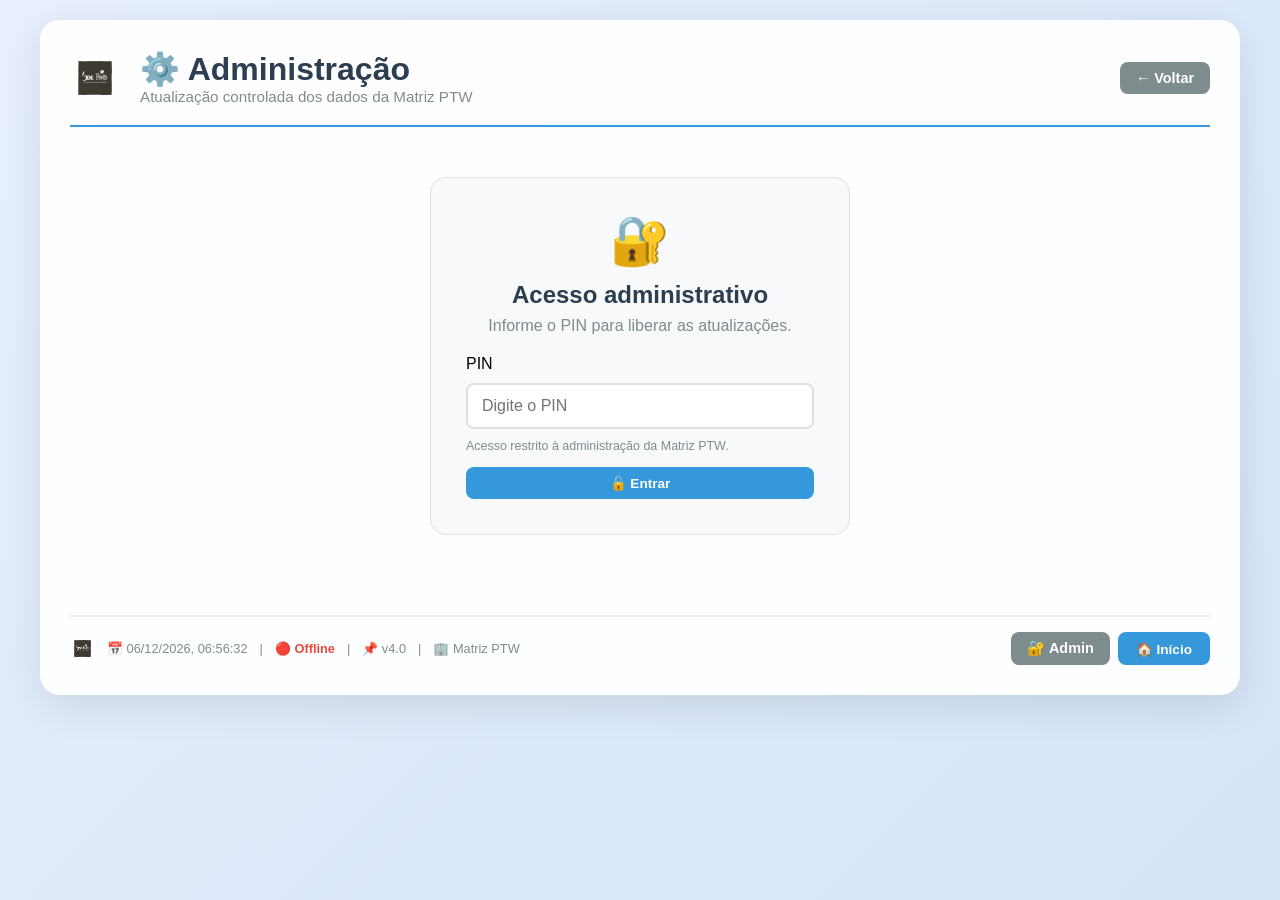
==== admin.html @ b05c0c9e "Polish admin upload page" ====
<!DOCTYPE html>
<html lang="pt-br">
<head>
    <meta charset="UTF-8" />
    <meta name="viewport" content="width=device-width, initial-scale=1.0" />
    <title>Administração | Matriz PTW</title>
    <link rel="stylesheet" href="style.css" />
</head>
<body>
    <div class="container admin-page">
        <header>
            <div class="header-top">
                <img src="imagens/logo-jde.png" alt="JDE Logo" class="logo-jde" />
                <div>
                    <h1>⚙️ Administração</h1>
                    <p>Atualização controlada dos dados da Matriz PTW</p>
                </div>
            </div>
            <a href="index.html" class="btn-voltar">← Voltar</a>
        </header>

        <section id="loginPanel" class="admin-login">
            <div class="admin-lock">🔐</div>
            <h2>Acesso administrativo</h2>
            <p>Informe o PIN para liberar as atualizações.</p>
            <form id="loginForm">
                <label for="pinInput">PIN</label>
                <input id="pinInput" type="password" autocomplete="current-password" inputmode="numeric" placeholder="Digite o PIN" aria-describedby="loginHint" required maxlength="32" />
                <small id="loginHint">Acesso restrito à administração da Matriz PTW.</small>
                <button class="btn-atualizar" type="submit">🔓 Entrar</button>
            </form>
            <div id="loginError" class="upload-error" hidden></div>
        </section>

        <section id="adminPanel" hidden>
            <div class="admin-toolbar">
                <div>
                    <h2>Atualizar arquivos</h2>
                    <p>Os dados públicos são regenerados automaticamente após o processamento.</p>
                </div>
                <span id="adminServerStatus" class="servidor-offline" role="status" aria-live="polite">🟡 Verificando...</span>
                <button id="logoutButton" class="btn-atualizar btn-secundario" type="button">Sair</button>
            </div>

            <div class="admin-upload-grid">
                <article class="admin-upload-card">
                    <div class="admin-card-icon">📚</div>
                    <h3>Treinamentos</h3>
                    <p>Atualiza os solicitantes PTW, incluindo situação ativa e validade do treinamento.</p>
                    <label class="file-picker">Selecionar Excel (.xlsx)
                        <input class="admin-file" data-tipo="treinamentos" type="file" accept=".xlsx,.xls" />
                    </label>
                    <span class="selected-file" data-arquivo="treinamentos">Nenhum arquivo selecionado</span>
                    <button class="btn-atualizar admin-upload-button" data-tipo="treinamentos" type="button" disabled>📤 Enviar treinamentos</button>
                </article>

                <article class="admin-upload-card">
                    <div class="admin-card-icon">🛡️</div>
                    <h3>Matriz de responsabilidades</h3>
                    <p>Atualiza responsáveis por área e supervisores de altura, quente e confinado.</p>
                    <label class="file-picker">Selecionar Excel (.xlsx)
                        <input class="admin-file" data-tipo="matriz" type="file" accept=".xlsx,.xls" />
                    </label>
                    <span class="selected-file" data-arquivo="matriz">Nenhum arquivo selecionado</span>
                    <button class="btn-atualizar admin-upload-button" data-tipo="matriz" type="button" disabled>📤 Enviar matriz</button>
                </article>

                <article class="admin-upload-card">
                    <div class="admin-card-icon">👔</div>
                    <h3>Responsáveis por área</h3>
                    <p>Atualiza somente a lista de responsáveis pela aba correspondente.</p>
                    <label class="file-picker">Selecionar Excel (.xlsx)
                        <input class="admin-file" data-tipo="responsaveis" type="file" accept=".xlsx,.xls" />
                    </label>
                    <span class="selected-file" data-arquivo="responsaveis">Nenhum arquivo selecionado</span>
                    <button class="btn-atualizar admin-upload-button" data-tipo="responsaveis" type="button" disabled>📤 Enviar responsáveis</button>
                </article>

                <article class="admin-upload-card">
                    <div class="admin-card-icon">🛡️</div>
                    <h3>Supervisores</h3>
                    <p>Atualiza as três categorias de supervisores das abas da matriz.</p>
                    <label class="file-picker">Selecionar Excel (.xlsx)
                        <input class="admin-file" data-tipo="supervisores" type="file" accept=".xlsx,.xls" />
                    </label>
                    <span class="selected-file" data-arquivo="supervisores">Nenhum arquivo selecionado</span>
                    <button class="btn-atualizar admin-upload-button" data-tipo="supervisores" type="button" disabled>📤 Enviar supervisores</button>
                </article>
            </div>

            <div class="progress-wrap" hidden>
                <div class="progress-label"><span id="progressMessage">Aguardando arquivo...</span><strong id="progressValue">0%</strong></div>
                <progress id="uploadProgress" value="0" max="100" aria-label="Progresso do upload"></progress>
            </div>
            <div id="adminFeedback" class="upload-loading" hidden></div>
            <div id="adminError" class="upload-error" hidden></div>
            <div class="admin-count" id="adminCount">Registros processados nesta sessão: 0</div>

            <section class="history-section">
                <div class="admin-toolbar">
                    <div>
                        <h2>Histórico de atualizações</h2>
                        <p>Últimas 100 operações registradas pelo servidor.</p>
                    </div>
                    <button id="refreshHistory" class="btn-atualizar" type="button">🔄 Atualizar histórico</button>
                </div>
                <div class="tabela-container">
                    <table>
                        <thead><tr><th>Data</th><th>Tipo</th><th>Arquivo</th><th>Resultado</th><th>Detalhes</th></tr></thead>
                        <tbody id="historyTable"><tr><td colspan="5" class="history-empty">Carregando histórico...</td></tr></tbody>
                    </table>
                </div>
            </section>
        </section>

        <footer>
            <div class="footer-left">
                <img src="imagens/logo-jde.png" alt="JDE" class="logo-footer" />
                <span>📅 <span id="data-atualizacao">Carregando...</span></span>
                <span>|</span>
                <span id="adminServerStatusFooter" class="servidor-offline">🔴 Offline</span>
                <span>|</span>
                <span>📌 v4.0</span>
                <span>|</span>
                <span>🏢 Matriz PTW</span>
            </div>
            <div class="footer-right">
                <a href="admin.html" class="btn-voltar">🔐 Admin</a>
                <button onclick="window.location.href='index.html'" class="btn-atualizar">🏠 Início</button>
            </div>
        </footer>
    </div>
    <script src="config.js"></script>
    <script src="admin.js"></script>
</body>
</html>
---- style.css ----
* {
    margin: 0;
    padding: 0;
    box-sizing: border-box;
    font-family: 'Segoe UI', Tahoma, Geneva, Verdana, sans-serif;
}

body {
    background: linear-gradient(135deg, #e8f0fe 0%, #d4e4f7 100%);
    min-height: 100vh;
    padding: 20px;
}

.container {
    max-width: 1200px;
    margin: 0 auto;
    background: rgba(255, 255, 255, 0.95);
    border-radius: 20px;
    padding: 30px;
    box-shadow: 0 10px 40px rgba(0, 0, 0, 0.1);
}

/* ===== HEADER ===== */
header {
    display: flex;
    justify-content: space-between;
    align-items: center;
    flex-wrap: wrap;
    padding-bottom: 20px;
    border-bottom: 2px solid #3498db;
    margin-bottom: 30px;
}

.header-top {
    display: flex;
    align-items: center;
    gap: 20px;
}

.logo-jde {
    height: 50px;
    width: auto;
    object-fit: contain;
}

header h1 {
    font-size: 2rem;
    color: #2c3e50;
}

header p {
    color: #7f8c8d;
    font-size: 0.95rem;
}

.btn-voltar {
    background: #7f8c8d;
    color: white;
    padding: 8px 16px;
    border-radius: 8px;
    text-decoration: none;
    font-weight: 600;
    transition: background 0.3s;
    font-size: 0.9rem;
}

.btn-voltar:hover {
    background: #95a5a6;
}

/* ===== MENU PRINCIPAL ===== */
.menu-principal {
    display: grid;
    grid-template-columns: repeat(auto-fit, minmax(280px, 1fr));
    gap: 30px;
    margin: 30px 0;
}

.card-menu {
    background: white;
    border-radius: 16px;
    padding: 30px 20px;
    text-align: center;
    cursor: pointer;
    transition: all 0.3s ease;
    box-shadow: 0 4px 15px rgba(0, 0, 0, 0.08);
    border: 2px solid transparent;
}

.card-menu:hover {
    transform: translateY(-8px);
    box-shadow: 0 12px 30px rgba(52, 152, 219, 0.25);
    border-color: #3498db;
}

.card-menu .icon {
    font-size: 4rem;
    margin-bottom: 15px;
}

.card-menu h2 {
    color: #2c3e50;
    font-size: 1.5rem;
}

.card-menu p {
    color: #7f8c8d;
    font-size: 0.95rem;
}

.card-menu .badge {
    display: inline-block;
    background: #3498db;
    color: white;
    padding: 5px 15px;
    border-radius: 20px;
    font-size: 0.75rem;
    margin-top: 12px;
}
    .card-admin {
        border-color: #e67e22;
    }
    .admin-login {
        max-width: 420px;
        margin: 50px auto 80px;
        padding: 35px;
        text-align: center;
        background: #f8f9fa;
        border: 1px solid #e0e0e0;
        border-radius: 16px;
    }
    .admin-lock,
    .admin-card-icon {
        font-size: 3rem;
        margin-bottom: 12px;
    }
    .admin-login h2,
    .admin-toolbar h2 {
        color: #2c3e50;
    }
    .admin-login p,
    .admin-toolbar p,
    .admin-upload-card p {
        color: #7f8c8d;
        margin: 8px 0 20px;
    }
    .admin-login form {
        display: flex;
        flex-direction: column;
        gap: 10px;
        text-align: left;
    }
    .admin-login input {
        padding: 12px 14px;
        border: 2px solid #e0e0e0;
        border-radius: 8px;
        font-size: 1rem;
    }
    .admin-login input:focus {
        outline: none;
        border-color: #e67e22;
    }
    .admin-login small {
        color: #7f8c8d;
        font-size: .78rem;
        margin-bottom: 4px;
    }
    .admin-toolbar {
        display: flex;
        justify-content: space-between;
        align-items: center;
        gap: 20px;
        margin-bottom: 20px;
    }
    .admin-upload-grid {
        display: grid;
        grid-template-columns: repeat(2, minmax(0, 1fr));
        gap: 20px;
    }
    .admin-upload-card {
        padding: 25px;
        border: 1px solid #e0e0e0;
        border-top: 4px solid #e67e22;
        border-radius: 12px;
        background: #fff;
    }
    .admin-upload-card h3 {
        color: #2c3e50;
        font-size: 1.25rem;
    }
    .file-picker {
        display: inline-block;
        background: #2c3e50;
        color: #fff;
        padding: 9px 14px;
        border-radius: 8px;
        cursor: pointer;
        font-weight: 600;
        font-size: .85rem;
    }
    .file-picker input {
        display: none;
    }
    .selected-file {
        display: block;
        min-height: 20px;
        margin: 12px 0;
        color: #7f8c8d;
        font-size: .8rem;
        overflow-wrap: anywhere;
    }
    .admin-upload-button {
        background: #27ae60;
    }
    .admin-upload-button:disabled {
        background: #bdc3c7;
        cursor: not-allowed;
    }
    .btn-secundario {
        background: #7f8c8d;
    }
    .history-section {
        margin-top: 45px;
    }
    .history-empty {
        text-align: center;
        padding: 25px !important;
        color: #7f8c8d;
    }
    .history-section table {
        min-width: 850px;
    }

    .progress-wrap {
        margin: 20px 0;
        padding: 14px;
        background: #f8f9fa;
        border: 1px solid #e0e0e0;
        border-radius: 10px;
    }

    .progress-label {
        display: flex;
        justify-content: space-between;
        gap: 12px;
        margin-bottom: 8px;
        color: #2c3e50;
        font-size: .85rem;
    }

    .progress-wrap progress {
        width: 100%;
        height: 12px;
        accent-color: #27ae60;
    }

    .admin-count {
        margin: 12px 0;
        padding: 12px 14px;
        color: #2c3e50;
        background: #e8f4fd;
        border-radius: 8px;
        font-weight: 600;
    }

/* ===== FILTROS ===== */
.filtros {
    display: flex;
    flex-wrap: wrap;
    gap: 15px;
    margin-bottom: 25px;
    padding: 20px;
    background: #f8f9fa;
    border-radius: 12px;
    align-items: center;
}

.filtros input,
.filtros select {
    flex: 1;
    min-width: 180px;
    padding: 10px 14px;
    border: 2px solid #e0e0e0;
    border-radius: 8px;
    font-size: 0.95rem;
    transition: border-color 0.3s;
}

.filtros input:focus,
.filtros select:focus {
    outline: none;
    border-color: #3498db;
}

.filtros label {
    font-weight: 600;
    color: #2c3e50;
    margin-right: 6px;
    font-size: 0.9rem;
}

.contador {
    background: #2c3e50;
    color: white;
    padding: 6px 14px;
    border-radius: 20px;
    font-size: 0.8rem;
    font-weight: 600;
    white-space: nowrap;
}

/* ===== TABELAS ===== */
.tabela-container {
    overflow-x: auto;
    border-radius: 12px;
    border: 1px solid #e0e0e0;
}

table {
    width: 100%;
    border-collapse: collapse;
    font-size: 0.9rem;
    min-width: 600px;
}

thead {
    background: #2c3e50;
    color: white;
}

thead th {
    padding: 12px 16px;
    text-align: left;
    font-weight: 600;
    white-space: nowrap;
}

tbody tr:nth-child(even) {
    background: #f8f9fa;
}

tbody tr:hover {
    background: #e3f2fd;
}

tbody td {
    padding: 10px 16px;
    border-bottom: 1px solid #e0e0e0;
}

.status-valido {
    color: #27ae60;
    font-weight: 700;
}

.status-vencido {
    color: #e74c3c;
    font-weight: 700;
}

.servidor-online {
    color: #27ae60;
    font-weight: 600;
}

.servidor-offline {
    color: #e74c3c;
    font-weight: 600;
}

.areas-lista {
    display: flex;
    flex-wrap: wrap;
    gap: 4px;
}

.areas-lista span {
    background: #ecf0f1;
    padding: 2px 10px;
    border-radius: 12px;
    font-size: 0.7rem;
}

/* ===== ABAS ===== */
.abas {
    display: flex;
    gap: 5px;
    margin-bottom: 20px;
    flex-wrap: wrap;
}

.aba {
    padding: 10px 20px;
    background: #ecf0f1;
    border: none;
    border-radius: 8px 8px 0 0;
    cursor: pointer;
    font-weight: 600;
    font-size: 0.95rem;
    transition: all 0.3s;
    color: #2c3e50;
}

.aba.ativa {
    background: #2c3e50;
    color: white;
}

.aba:hover:not(.ativa) {
    background: #d5dbdb;
}

/* ===== QR CODE CENTRAL ===== */
.qr-code-central {
    text-align: center;
    padding: 20px;
    margin: 20px 0;
    background: #f8f9fa;
    border-radius: 12px;
    border: 1px solid #e0e0e0;
}

.qr-code-central p {
    color: #7f8c8d;
    font-size: 0.9rem;
    margin-bottom: 10px;
}

.qr-code-central img {
    width: 120px;
    height: 120px;
    border: 2px solid #e0e0e0;
    border-radius: 8px;
    padding: 5px;
    background: white;
}

/* ===== FOOTER ACTIONS ===== */
.footer-actions {
    display: flex;
    justify-content: space-between;
    align-items: center;
    flex-wrap: wrap;
    gap: 20px;
    margin-top: 25px;
    padding: 15px 20px;
    background: #f8f9fa;
    border-radius: 12px;
    border: 1px solid #e0e0e0;
}

.upload-section {
    display: flex;
    flex-direction: column;
    align-items: flex-start;
    gap: 5px;
}

.upload-hint {
    font-size: 0.75rem;
    color: #7f8c8d;
    background: #ecf0f1;
    padding: 4px 12px;
    border-radius: 12px;
}

.qr-code {
    text-align: center;
    min-width: 100px;
}

.qr-code img {
    width: 80px;
    height: 80px;
    border: 2px solid #e0e0e0;
    border-radius: 8px;
    padding: 4px;
    background: white;
}

.qr-code p {
    margin-top: 4px;
    font-size: 0.7rem;
    color: #7f8c8d;
}

/* ===== FOOTER ===== */
footer {
    margin-top: 20px;
    padding-top: 15px;
    border-top: 2px solid #ecf0f1;
    display: flex;
    justify-content: space-between;
    align-items: center;
    flex-wrap: wrap;
    gap: 10px;
}

.footer-left {
    display: flex;
    align-items: center;
    gap: 12px;
    flex-wrap: wrap;
    color: #7f8c8d;
    font-size: 0.8rem;
}

.logo-footer {
    height: 25px;
    width: auto;
    object-fit: contain;
}

.footer-right {
    display: flex;
    gap: 8px;
    flex-wrap: wrap;
}

/* ===== BOTÕES ===== */
.btn-atualizar {
    background: #3498db;
    color: white;
    border: none;
    padding: 8px 18px;
    border-radius: 8px;
    font-weight: 600;
    cursor: pointer;
    transition: background 0.3s;
    font-size: 0.85rem;
}

.btn-atualizar:hover {
    background: #2980b9;
}

/* ===== MODAL ===== */
.modal {
    position: fixed;
    z-index: 1000;
    left: 0;
    top: 0;
    width: 100%;
    height: 100%;
    background: rgba(0,0,0,0.5);
    display: flex;
    align-items: center;
    justify-content: center;
}

.modal-content {
    background: white;
    border-radius: 16px;
    max-width: 550px;
    width: 90%;
    max-height: 90vh;
    overflow-y: auto;
    box-shadow: 0 20px 60px rgba(0,0,0,0.3);
}

.modal-header {
    padding: 16px 24px;
    border-bottom: 2px solid #ecf0f1;
    display: flex;
    justify-content: space-between;
    align-items: center;
}

.modal-header h2 {
    margin: 0;
    color: #2c3e50;
    font-size: 1.3rem;
}

.modal-close {
    font-size: 28px;
    cursor: pointer;
    color: #7f8c8d;
    line-height: 1;
}

.modal-close:hover {
    color: #e74c3c;
}

.modal-body {
    padding: 24px;
}

.modal-body p {
    color: #7f8c8d;
    margin-bottom: 15px;
}

.arquivo-esperado {
    background: #fff3cd;
    padding: 10px 14px;
    border-radius: 8px;
    margin: 10px 0;
    border: 1px solid #ffc107;
    font-size: 0.9rem;
}

.arquivo-esperado strong {
    color: #856404;
}

.arquivo-esperado span {
    color: #856404;
    font-weight: 600;
}

.upload-area {
    border: 2px dashed #3498db;
    border-radius: 12px;
    padding: 30px;
    text-align: center;
    cursor: pointer;
    transition: all 0.3s;
    background: #f8f9fa;
    margin: 15px 0;
}

.upload-area.dragover {
    border-color: #27ae60;
    background: #e8f8f0;
}

.upload-area.has-file {
    border-color: #27ae60;
    background: #e8f8f0;
}

.file-info {
    background: #e8f4fd;
    padding: 10px 14px;
    border-radius: 8px;
    margin: 10px 0;
}

.upload-loading {
    background: #e8f4fd;
    padding: 12px;
    border-radius: 8px;
    margin: 10px 0;
    text-align: center;
}

.upload-error {
    background: #fde8e8;
    padding: 12px;
    border-radius: 8px;
    margin: 10px 0;
    text-align: center;
    color: #e74c3c;
}

/* ===== RESPONSIVIDADE ===== */
@media (max-width: 768px) {
    .container {
        padding: 15px;
    }

    header {
        flex-direction: column;
        align-items: stretch;
        gap: 10px;
    }

    .header-top {
        flex-direction: column;
        text-align: center;
    }

    .logo-jde {
        height: 40px;
    }

    header h1 {
        font-size: 1.5rem;
    }

    .btn-voltar {
        text-align: center;
    }

    .menu-principal {
        grid-template-columns: 1fr;
    }
        .admin-upload-grid {
            grid-template-columns: 1fr;
        }
        .admin-toolbar {
            align-items: stretch;
            flex-direction: column;
        }

    .filtros {
        flex-direction: column;
        padding: 15px;
    }

    .filtros input,
    .filtros select {
        min-width: 100%;
    }

    .footer-actions {
        flex-direction: column;
        align-items: center;
        text-align: center;
    }

    .upload-section {
        align-items: center;
    }

    .qr-code {
        min-width: 80px;
    }

    .qr-code img {
        width: 60px;
        height: 60px;
    }

    footer {
        flex-direction: column;
        text-align: center;
    }

    .footer-left {
        justify-content: center;
    }

    .footer-right {
        justify-content: center;
    }

    .logo-footer {
        height: 20px;
    }

    .qr-code-central img {
        width: 100px;
        height: 100px;
    }

    table {
        font-size: 0.75rem;
        min-width: 400px;
    }

    thead th,
    tbody td {
        padding: 6px 10px;
    }

    .modal-content {
        max-width: 95%;
    }

    .modal-body {
        padding: 16px;
    }

    .upload-area {
        padding: 20px;
    }

    .upload-area div[style*="font-size:4rem"] {
        font-size: 3rem !important;
    }
}
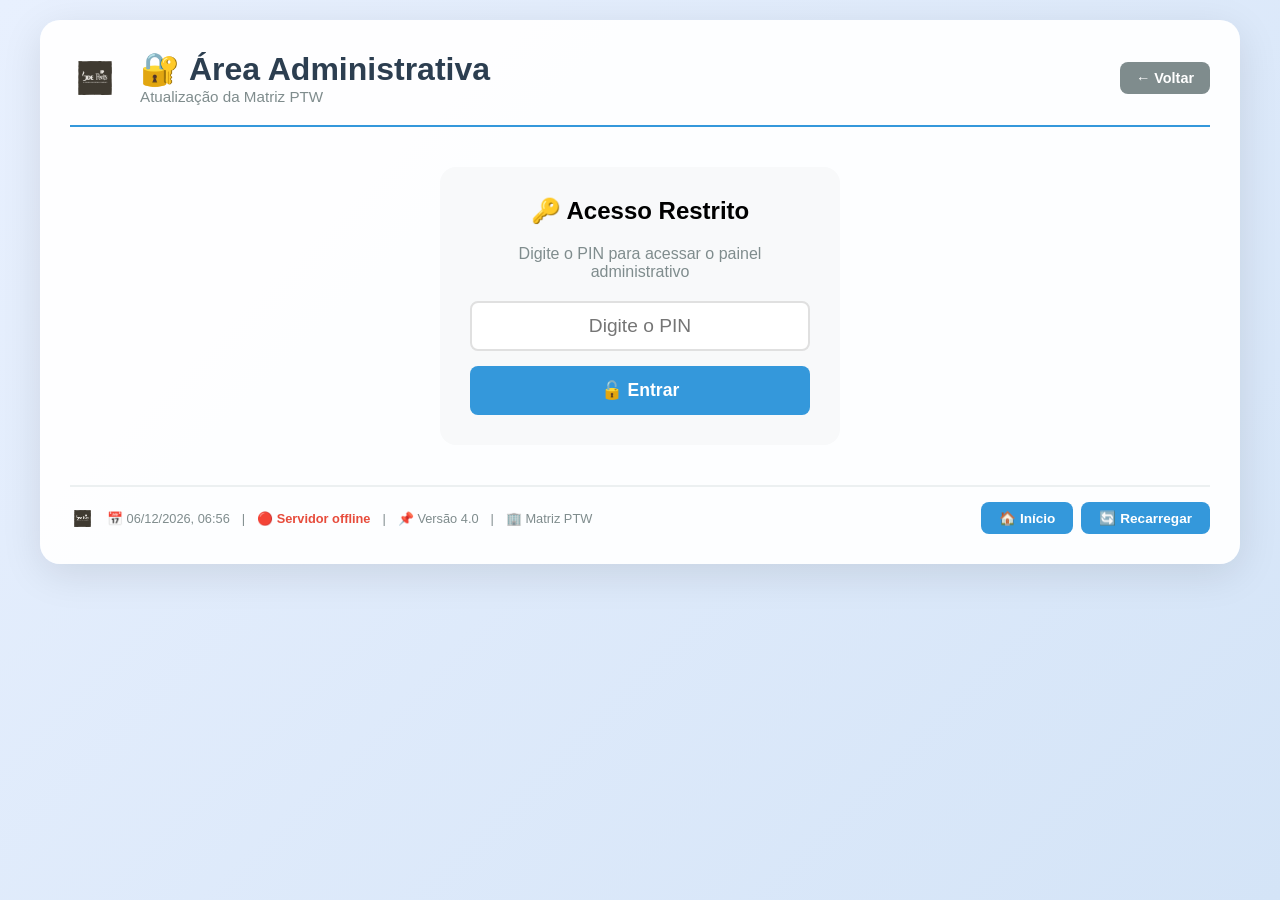
==== commit c3e5dfa4: "Create functional admin upload page" ====
--- a/admin.html
+++ b/admin.html
@@ -3,134 +3,115 @@
 <head>
     <meta charset="UTF-8" />
     <meta name="viewport" content="width=device-width, initial-scale=1.0" />
-    <title>Administração | Matriz PTW</title>
+    <title>Admin - Matriz PTW</title>
     <link rel="stylesheet" href="style.css" />
 </head>
 <body>
-    <div class="container admin-page">
+    <div class="container">
         <header>
             <div class="header-top">
                 <img src="imagens/logo-jde.png" alt="JDE Logo" class="logo-jde" />
                 <div>
-                    <h1>⚙️ Administração</h1>
-                    <p>Atualização controlada dos dados da Matriz PTW</p>
+                    <h1>🔐 Área Administrativa</h1>
+                    <p>Atualização da Matriz PTW</p>
                 </div>
             </div>
             <a href="index.html" class="btn-voltar">← Voltar</a>
         </header>
 
-        <section id="loginPanel" class="admin-login">
-            <div class="admin-lock">🔐</div>
-            <h2>Acesso administrativo</h2>
-            <p>Informe o PIN para liberar as atualizações.</p>
-            <form id="loginForm">
-                <label for="pinInput">PIN</label>
-                <input id="pinInput" type="password" autocomplete="current-password" inputmode="numeric" placeholder="Digite o PIN" aria-describedby="loginHint" required maxlength="32" />
-                <small id="loginHint">Acesso restrito à administração da Matriz PTW.</small>
-                <button class="btn-atualizar" type="submit">🔓 Entrar</button>
-            </form>
-            <div id="loginError" class="upload-error" hidden></div>
-        </section>
+        <div id="telaLogin">
+            <div style="max-width:400px;margin:40px auto;padding:30px;background:#f8f9fa;border-radius:16px;text-align:center;">
+                <h2 style="margin-bottom:20px;">🔑 Acesso Restrito</h2>
+                <p style="color:#7f8c8d;margin-bottom:20px;">Digite o PIN para acessar o painel administrativo</p>
+                <input type="password" id="inputPin" placeholder="Digite o PIN" inputmode="numeric" style="width:100%;padding:12px;border:2px solid #e0e0e0;border-radius:8px;font-size:1.2rem;text-align:center;margin-bottom:15px;" />
+                <div id="mensagemErro" style="color:#e74c3c;margin-bottom:10px;display:none;"></div>
+                <button onclick="verificarPin()" class="btn-atualizar" style="width:100%;padding:14px;font-size:1.1rem;">🔓 Entrar</button>
+            </div>
+        </div>
 
-        <section id="adminPanel" hidden>
-            <div class="admin-toolbar">
-                <div>
-                    <h2>Atualizar arquivos</h2>
-                    <p>Os dados públicos são regenerados automaticamente após o processamento.</p>
+        <div id="dashboard" style="display:none;">
+            <div style="display:grid;grid-template-columns:repeat(auto-fit,minmax(200px,1fr));gap:15px;margin:20px 0;">
+                <div style="background:#f8f9fa;padding:20px;border-radius:12px;text-align:center;">
+                    <div id="statusServidor" style="font-size:1.2rem;">🟡 Verificando...</div>
+                    <small style="color:#7f8c8d;">Servidor</small>
                 </div>
-                <span id="adminServerStatus" class="servidor-offline" role="status" aria-live="polite">🟡 Verificando...</span>
-                <button id="logoutButton" class="btn-atualizar btn-secundario" type="button">Sair</button>
+                <div style="background:#f8f9fa;padding:20px;border-radius:12px;text-align:center;">
+                    <div id="contadorRegistros">0</div>
+                    <small style="color:#7f8c8d;">Registros</small>
+                </div>
+                <div style="background:#f8f9fa;padding:20px;border-radius:12px;text-align:center;">
+                    <div id="ultimaAtualizacao">-</div>
+                    <small style="color:#7f8c8d;">Última atualização</small>
+                </div>
             </div>
 
-            <div class="admin-upload-grid">
-                <article class="admin-upload-card">
-                    <div class="admin-card-icon">📚</div>
-                    <h3>Treinamentos</h3>
-                    <p>Atualiza os solicitantes PTW, incluindo situação ativa e validade do treinamento.</p>
-                    <label class="file-picker">Selecionar Excel (.xlsx)
-                        <input class="admin-file" data-tipo="treinamentos" type="file" accept=".xlsx,.xls" />
-                    </label>
-                    <span class="selected-file" data-arquivo="treinamentos">Nenhum arquivo selecionado</span>
-                    <button class="btn-atualizar admin-upload-button" data-tipo="treinamentos" type="button" disabled>📤 Enviar treinamentos</button>
-                </article>
-
-                <article class="admin-upload-card">
-                    <div class="admin-card-icon">🛡️</div>
-                    <h3>Matriz de responsabilidades</h3>
-                    <p>Atualiza responsáveis por área e supervisores de altura, quente e confinado.</p>
-                    <label class="file-picker">Selecionar Excel (.xlsx)
-                        <input class="admin-file" data-tipo="matriz" type="file" accept=".xlsx,.xls" />
-                    </label>
-                    <span class="selected-file" data-arquivo="matriz">Nenhum arquivo selecionado</span>
-                    <button class="btn-atualizar admin-upload-button" data-tipo="matriz" type="button" disabled>📤 Enviar matriz</button>
-                </article>
-
-                <article class="admin-upload-card">
-                    <div class="admin-card-icon">👔</div>
-                    <h3>Responsáveis por área</h3>
-                    <p>Atualiza somente a lista de responsáveis pela aba correspondente.</p>
-                    <label class="file-picker">Selecionar Excel (.xlsx)
-                        <input class="admin-file" data-tipo="responsaveis" type="file" accept=".xlsx,.xls" />
-                    </label>
-                    <span class="selected-file" data-arquivo="responsaveis">Nenhum arquivo selecionado</span>
-                    <button class="btn-atualizar admin-upload-button" data-tipo="responsaveis" type="button" disabled>📤 Enviar responsáveis</button>
-                </article>
-
-                <article class="admin-upload-card">
-                    <div class="admin-card-icon">🛡️</div>
-                    <h3>Supervisores</h3>
-                    <p>Atualiza as três categorias de supervisores das abas da matriz.</p>
-                    <label class="file-picker">Selecionar Excel (.xlsx)
-                        <input class="admin-file" data-tipo="supervisores" type="file" accept=".xlsx,.xls" />
-                    </label>
-                    <span class="selected-file" data-arquivo="supervisores">Nenhum arquivo selecionado</span>
-                    <button class="btn-atualizar admin-upload-button" data-tipo="supervisores" type="button" disabled>📤 Enviar supervisores</button>
-                </article>
+            <div style="display:grid;grid-template-columns:repeat(auto-fit,minmax(220px,1fr));gap:15px;margin:20px 0;">
+                <button onclick="abrirModalUpload('treinamentos')" class="btn-atualizar" style="background:#27ae60;padding:15px;">📤 Upload Treinamentos</button>
+                <button onclick="abrirModalUpload('responsaveis')" class="btn-atualizar" style="background:#e67e22;padding:15px;">📤 Upload Responsáveis</button>
+                <button onclick="abrirModalUpload('supervisores')" class="btn-atualizar" style="background:#8e44ad;padding:15px;">📤 Upload Supervisores</button>
+                <button onclick="abrirModalUpload('matriz')" class="btn-atualizar" style="background:#2c3e50;padding:15px;">📤 Upload Matriz</button>
             </div>
 
-            <div class="progress-wrap" hidden>
-                <div class="progress-label"><span id="progressMessage">Aguardando arquivo...</span><strong id="progressValue">0%</strong></div>
-                <progress id="uploadProgress" value="0" max="100" aria-label="Progresso do upload"></progress>
+            <div id="uploadProgresso" style="display:none;margin:20px 0;padding:20px;background:#f8f9fa;border-radius:12px;">
+                <div style="display:flex;justify-content:space-between;margin-bottom:5px;">
+                    <span id="progressoMensagem">Enviando arquivo...</span>
+                    <span id="progressoPorcentagem">0%</span>
+                </div>
+                <div style="width:100%;height:20px;background:#e0e0e0;border-radius:10px;overflow:hidden;">
+                    <div id="progressoBarra" style="height:100%;width:0%;background:#27ae60;transition:width 0.3s;"></div>
+                </div>
+                <div id="progressoDetalhes" style="margin-top:10px;font-size:0.9rem;color:#7f8c8d;"></div>
             </div>
-            <div id="adminFeedback" class="upload-loading" hidden></div>
-            <div id="adminError" class="upload-error" hidden></div>
-            <div class="admin-count" id="adminCount">Registros processados nesta sessão: 0</div>
-
-            <section class="history-section">
-                <div class="admin-toolbar">
-                    <div>
-                        <h2>Histórico de atualizações</h2>
-                        <p>Últimas 100 operações registradas pelo servidor.</p>
-                    </div>
-                    <button id="refreshHistory" class="btn-atualizar" type="button">🔄 Atualizar histórico</button>
-                </div>
-                <div class="tabela-container">
-                    <table>
-                        <thead><tr><th>Data</th><th>Tipo</th><th>Arquivo</th><th>Resultado</th><th>Detalhes</th></tr></thead>
-                        <tbody id="historyTable"><tr><td colspan="5" class="history-empty">Carregando histórico...</td></tr></tbody>
-                    </table>
-                </div>
-            </section>
-        </section>
+        </div>
 
         <footer>
             <div class="footer-left">
                 <img src="imagens/logo-jde.png" alt="JDE" class="logo-footer" />
                 <span>📅 <span id="data-atualizacao">Carregando...</span></span>
                 <span>|</span>
-                <span id="adminServerStatusFooter" class="servidor-offline">🔴 Offline</span>
+                <span id="status-servidor" class="servidor-offline">🟡 Verificando...</span>
                 <span>|</span>
-                <span>📌 v4.0</span>
+                <span>📌 Versão 4.0</span>
                 <span>|</span>
                 <span>🏢 Matriz PTW</span>
             </div>
             <div class="footer-right">
-                <a href="admin.html" class="btn-voltar">🔐 Admin</a>
                 <button onclick="window.location.href='index.html'" class="btn-atualizar">🏠 Início</button>
+                <button onclick="atualizarDados()" class="btn-atualizar">🔄 Recarregar</button>
             </div>
         </footer>
     </div>
+
+    <div id="modalUpload" class="modal" style="display:none;">
+        <div class="modal-content">
+            <div class="modal-header">
+                <h2 id="modalTitulo">📤 Upload Excel</h2>
+                <span class="modal-close" onclick="fecharModalUpload()">&times;</span>
+            </div>
+            <div class="modal-body">
+                <p id="modalDescricao">Selecione o arquivo Excel para atualizar os dados:</p>
+                <div class="arquivo-esperado">
+                    <strong>📄 Nome do arquivo esperado:</strong>
+                    <span id="nomeArquivoEsperado">Arquivo Excel</span>
+                </div>
+                <div id="uploadArea" class="upload-area">
+                    <div style="font-size:4rem;">📁</div>
+                    <p style="color:#2c3e50;font-weight:600;margin:10px 0;">Clique para selecionar ou arraste o arquivo</p>
+                    <p style="color:#7f8c8d;font-size:0.9rem;">Arquivos aceitos: .xlsx</p>
+                    <input type="file" id="fileInput" accept=".xlsx,.xls" style="display:none;">
+                </div>
+                <div id="fileInfo" class="file-info" style="display:none;"><span id="fileName">Arquivo selecionado</span></div>
+                <div id="uploadLoading" class="upload-loading" style="display:none;">⏳ Enviando e processando dados... Aguarde!</div>
+                <div id="uploadError" class="upload-error" style="display:none;"></div>
+                <div style="display:flex;gap:10px;margin-top:15px;">
+                    <button onclick="enviarArquivo()" id="btnEnviar" class="btn-atualizar" style="background:#27ae60;" disabled>📤 Enviar e Processar</button>
+                    <button onclick="fecharModalUpload()" class="btn-atualizar" style="background:#95a5a6;">Cancelar</button>
+                </div>
+            </div>
+        </div>
+    </div>
+
     <script src="config.js"></script>
-    <script src="admin.js"></script>
+    <script src="script.js"></script>
 </body>
 </html>
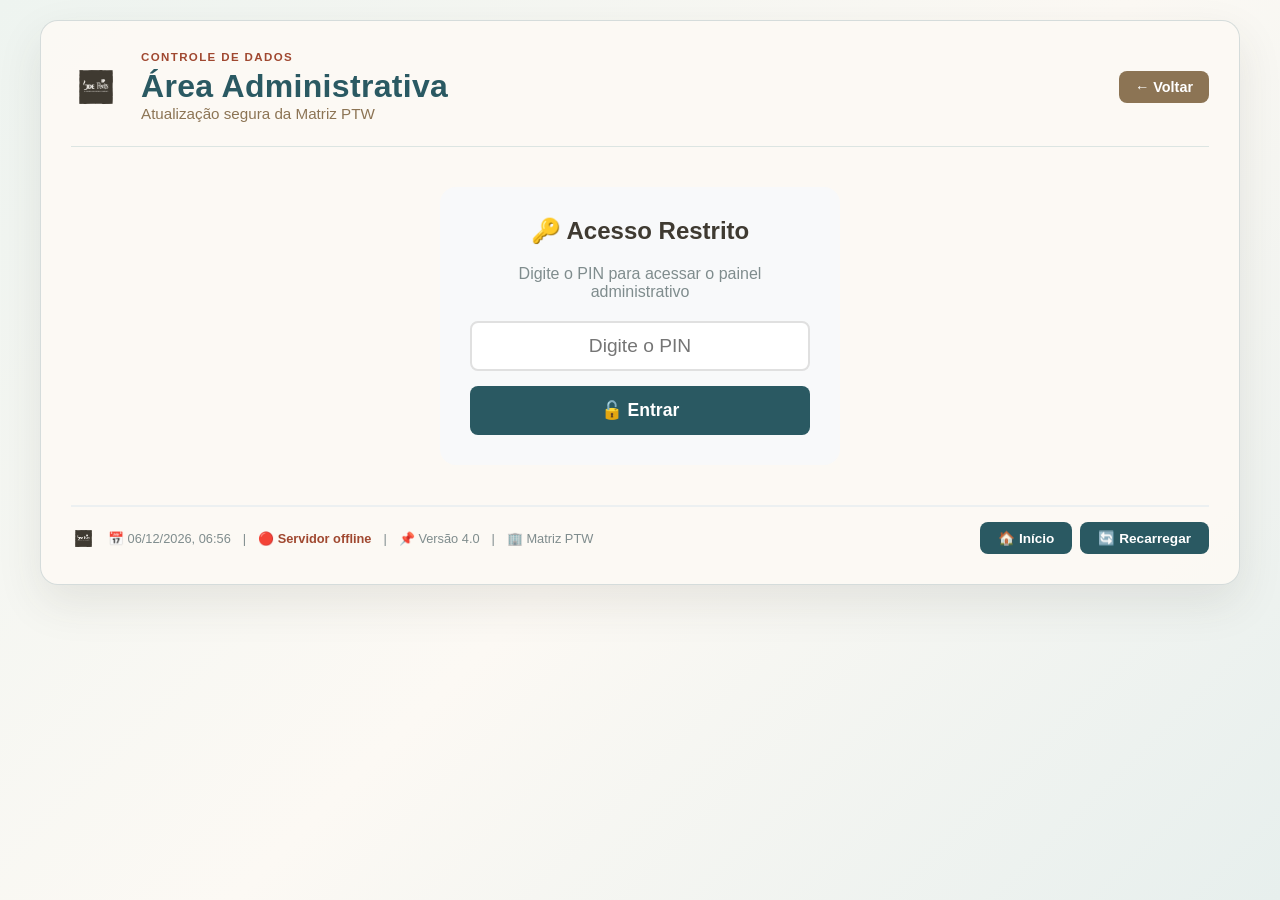
==== commit ebe6ae86: "feat: add PTW backups and modern admin panel" ====
--- a/admin.html
+++ b/admin.html
@@ -8,12 +8,13 @@
 </head>
 <body>
     <div class="container">
-        <header>
+        <header class="site-header">
             <div class="header-top">
                 <img src="imagens/logo-jde.png" alt="JDE Logo" class="logo-jde" />
                 <div>
-                    <h1>🔐 Área Administrativa</h1>
-                    <p>Atualização da Matriz PTW</p>
+                    <p class="eyebrow">Controle de dados</p>
+                    <h1>Área Administrativa</h1>
+                    <p>Atualização segura da Matriz PTW</p>
                 </div>
             </div>
             <a href="index.html" class="btn-voltar">← Voltar</a>
@@ -29,28 +30,58 @@
             </div>
         </div>
 
-        <div id="dashboard" style="display:none;">
-            <div style="display:grid;grid-template-columns:repeat(auto-fit,minmax(200px,1fr));gap:15px;margin:20px 0;">
-                <div style="background:#f8f9fa;padding:20px;border-radius:12px;text-align:center;">
+        <div id="dashboard" class="admin-dashboard" style="display:none;">
+            <div class="admin-overview">
+                <div class="admin-overview-card">
                     <div id="statusServidor" style="font-size:1.2rem;">🟡 Verificando...</div>
-                    <small style="color:#7f8c8d;">Servidor</small>
+                    <small>Servidor</small>
                 </div>
-                <div style="background:#f8f9fa;padding:20px;border-radius:12px;text-align:center;">
-                    <div id="contadorRegistros">0</div>
-                    <small style="color:#7f8c8d;">Registros</small>
+                <div class="admin-overview-card">
+                    <div id="contadorRegistros">Dados PTW</div>
+                    <small>Base de registros</small>
                 </div>
-                <div style="background:#f8f9fa;padding:20px;border-radius:12px;text-align:center;">
+                <div class="admin-overview-card">
                     <div id="ultimaAtualizacao">-</div>
-                    <small style="color:#7f8c8d;">Última atualização</small>
+                    <small>Última atualização</small>
                 </div>
             </div>
 
-            <div style="display:grid;grid-template-columns:repeat(auto-fit,minmax(220px,1fr));gap:15px;margin:20px 0;">
-                <button onclick="abrirModalUpload('treinamentos')" class="btn-atualizar" style="background:#27ae60;padding:15px;">📤 Upload Treinamentos</button>
-                <button onclick="abrirModalUpload('responsaveis')" class="btn-atualizar" style="background:#e67e22;padding:15px;">📤 Upload Responsáveis</button>
-                <button onclick="abrirModalUpload('supervisores')" class="btn-atualizar" style="background:#8e44ad;padding:15px;">📤 Upload Supervisores</button>
-                <button onclick="abrirModalUpload('matriz')" class="btn-atualizar" style="background:#2c3e50;padding:15px;">📤 Upload Matriz</button>
+            <div class="admin-upload-grid">
+                <article class="admin-upload-card admin-card-green">
+                    <span class="admin-card-label">Atualização individual</span>
+                    <h3>Treinamentos PTW</h3>
+                    <p>Atualiza o arquivo <strong>solicitantes.json</strong>.</p>
+                    <button onclick="abrirModalUpload('treinamentos')" class="btn-atualizar">Selecionar XLSX <span>→</span></button>
+                </article>
+                <article class="admin-upload-card admin-card-copper">
+                    <span class="admin-card-label">Atualização integrada</span>
+                    <h3>Responsáveis e Supervisores</h3>
+                    <p>Atualiza responsáveis e as três categorias de supervisores.</p>
+                    <div class="admin-card-actions">
+                        <button onclick="abrirModalUpload('responsaveis')" class="btn-atualizar">Responsáveis</button>
+                        <button onclick="abrirModalUpload('supervisores')" class="btn-atualizar">Supervisores</button>
+                        <button onclick="abrirModalUpload('matriz')" class="btn-atualizar">Matriz completa <span>→</span></button>
+                    </div>
+                </article>
             </div>
+
+            <section class="backup-panel">
+                <div class="section-heading">
+                    <div><span class="eyebrow">Proteção antes da atualização</span><h2>Backup e Arquivos Atuais</h2></div>
+                    <button type="button" class="backup-download-all" onclick="baixarBackupAtual()">📥 Baixar Backup Atual</button>
+                </div>
+                <p class="backup-warning">Recomendamos baixar os arquivos atuais antes de realizar alterações.</p>
+                <div class="backup-groups">
+                    <div class="backup-group"><strong>Solicitantes</strong><a href="dados/solicitantes.json" download="solicitantes.json">📥 Baixar solicitantes.json</a></div>
+                    <div class="backup-group"><strong>Responsáveis</strong><a href="dados/responsaveis.json" download="responsaveis.json">📥 Baixar responsaveis.json</a></div>
+                    <div class="backup-group"><strong>Supervisores</strong><a href="dados/supervisores_altura.json" download="supervisores_altura.json">📥 Supervisores Altura</a><a href="dados/supervisores_quente.json" download="supervisores_quente.json">📥 Supervisores Quente</a><a href="dados/supervisores_confinado.json" download="supervisores_confinado.json">📥 Supervisores Confinado</a></div>
+                </div>
+            </section>
+
+            <section class="history-panel">
+                <div class="section-heading"><div><span class="eyebrow">Rastreabilidade</span><h2>Histórico de atualizações</h2></div><button onclick="carregarHistoricoAdmin()" class="btn-secundario">Atualizar</button></div>
+                <div class="tabela-container"><table><thead><tr><th>Data</th><th>Hora</th><th>Arquivo enviado</th><th>Registros</th><th>Usuário</th><th>Status</th></tr></thead><tbody id="historicoAdmin"><tr><td colspan="6">Faça login para carregar o histórico.</td></tr></tbody></table></div>
+            </section>
 
             <div id="uploadProgresso" style="display:none;margin:20px 0;padding:20px;background:#f8f9fa;border-radius:12px;">
                 <div style="display:flex;justify-content:space-between;margin-bottom:5px;">
--- a/style.css
+++ b/style.css
@@ -771,4 +771,69 @@
     .upload-area div[style*="font-size:4rem"] {
         font-size: 3rem !important;
     }
-}+}
+
+/* ===== IDENTIDADE JDE / EXPERIENCIA CORPORATIVA ===== */
+:root {
+    --jde-focus: #2A5962;
+    --jde-possibility: #849FA4;
+    --jde-flat-white: #FCF9F4;
+    --jde-direction: #6B7C43;
+    --jde-ambition: #A04830;
+    --jde-mocha: #8C7454;
+    --jde-doppio: #3F3A31;
+    --jde-freedom: #CC902D;
+    --jde-line: #dce5e2;
+    --jde-shadow: 0 18px 45px rgba(63, 58, 49, .10);
+}
+
+body {
+    background: linear-gradient(135deg, #eef4f0 0%, var(--jde-flat-white) 52%, #e7efed 100%);
+    color: var(--jde-doppio);
+    font-family: 'Segoe UI', Tahoma, Geneva, Verdana, sans-serif;
+}
+
+.container { background: rgba(252, 249, 244, .94); border: 1px solid rgba(132, 159, 164, .32); border-radius: 18px; box-shadow: var(--jde-shadow); }
+.site-header { border-bottom: 1px solid var(--jde-line); margin-bottom: 32px; padding-bottom: 24px; }
+.site-header h1, header h1 { color: var(--jde-focus); letter-spacing: .01em; }
+.site-header p:not(.eyebrow), header p { color: var(--jde-mocha); }
+.eyebrow { color: var(--jde-ambition) !important; font-size: .72rem !important; font-weight: 800; letter-spacing: .12em; margin-bottom: 5px !important; text-transform: uppercase; }
+.header-meta { align-items: center; color: var(--jde-mocha); display: flex; font-size: .78rem; gap: 18px; }
+.status-pill { border-radius: 99px; display: inline-flex; font-weight: 700; padding: 7px 12px; }
+.status-pending { background: #f1eadb; color: var(--jde-mocha); }
+.servidor-online { color: var(--jde-direction) !important; }
+.servidor-offline { color: var(--jde-ambition) !important; }
+
+.menu-principal { gap: 18px; margin: 8px 0 34px; }
+.card-menu { border: 1px solid var(--jde-line); border-radius: 14px; box-shadow: 0 8px 24px rgba(63, 58, 49, .06); cursor: default; padding: 26px; text-align: left; transition: transform .22s ease, box-shadow .22s ease, border-color .22s ease; }
+.card-menu:hover { border-color: var(--jde-possibility); box-shadow: 0 18px 34px rgba(42, 89, 98, .14); transform: translateY(-5px); }
+.card-menu-top { align-items: center; display: flex; justify-content: space-between; }
+.card-menu .icon { align-items: center; background: #e7efed; border-radius: 12px; display: flex; font-size: 2.25rem; height: 62px; justify-content: center; width: 62px; }
+.card-solicitantes .icon { background: #edf1e6; }.card-responsaveis .icon { background: #f3e9e2; }.card-supervisores .icon { background: #e5eff0; }
+.card-kicker { color: var(--jde-mocha); font-size: .7rem; font-weight: 800; letter-spacing: .08em; text-transform: uppercase; }
+.card-menu h2 { color: var(--jde-focus); font-size: 1.35rem; margin-top: 22px; }
+.card-menu p { color: var(--jde-mocha); min-height: 42px; }
+.card-metrics { display: grid; gap: 10px; grid-template-columns: repeat(3, 1fr); margin: 22px 0; }
+.card-metrics-2 { grid-template-columns: repeat(2, 1fr); }
+.card-metrics div { border-left: 2px solid var(--jde-possibility); padding-left: 10px; }
+.card-metrics strong { color: var(--jde-focus); display: block; font-size: 1.35rem; }.card-metrics span { color: var(--jde-mocha); display: block; font-size: .68rem; line-height: 1.2; margin-top: 3px; }
+.card-action { align-items: center; color: var(--jde-focus); display: flex; font-size: .86rem; font-weight: 800; justify-content: space-between; text-decoration: none; }.card-action span { font-size: 1.35rem; }
+.badge { background: var(--jde-focus) !important; }
+
+.stats-grid { display: grid; gap: 14px; grid-template-columns: repeat(3, 1fr); margin: -8px 0 24px; }
+.stats-grid-4 { grid-template-columns: repeat(4, 1fr); }
+.stat-card { background: #fff; border: 1px solid var(--jde-line); border-radius: 12px; box-shadow: 0 6px 18px rgba(63, 58, 49, .05); padding: 17px 18px; }.stat-card span { color: var(--jde-mocha); display: block; font-size: .76rem; }.stat-card strong { color: var(--jde-focus); display: block; font-size: 1.65rem; margin-top: 7px; }.stat-success { border-left: 4px solid var(--jde-direction); }.stat-success strong { color: var(--jde-direction); }.stat-danger { border-left: 4px solid var(--jde-ambition); }.stat-danger strong { color: var(--jde-ambition); }
+.filtros { background: #edf3f1; border: 1px solid var(--jde-line); }.filtros input, .filtros select { border-color: #cbd9d5; }.filtros input:focus, .filtros select:focus { border-color: var(--jde-focus); }.contador { background: var(--jde-focus); }
+.tabela-container { border-color: var(--jde-line); box-shadow: 0 8px 22px rgba(63, 58, 49, .05); }.tabela-container thead { background: var(--jde-focus); }.tabela-container tbody tr:nth-child(even) { background: #f6f8f5; }.tabela-container tbody tr:hover { background: #edf3f1; }.tabela-container tbody td { border-color: var(--jde-line); }
+.status-valido { color: var(--jde-direction); }.status-vencido { color: var(--jde-ambition); }.areas-lista span { background: #e7efed; color: var(--jde-focus); }
+.aba { background: #e8efed; color: var(--jde-focus); }.aba.ativa { background: var(--jde-focus); }.aba:hover:not(.ativa) { background: #d5e3e0; }
+.corporate-footer { align-items: center; background: var(--jde-focus); border: 0; border-radius: 14px; color: #fff; margin-top: 36px; padding: 18px 22px; }.corporate-footer .footer-left { color: #fff; }.corporate-footer small { color: #dbe8e6; display: block; margin-top: 3px; }.footer-qr { background: #fff; border-radius: 7px; height: 58px; padding: 4px; width: 58px; }.footer-admin-link { border: 1px solid rgba(255,255,255,.45); border-radius: 7px; color: #fff; font-size: .82rem; padding: 9px 13px; text-decoration: none; }.footer-admin-link:hover { background: rgba(255,255,255,.12); }
+.btn-atualizar { background: var(--jde-focus); }.btn-atualizar:hover { background: #1e454c; }.btn-voltar { background: var(--jde-mocha); }.btn-voltar:hover { background: var(--jde-doppio); }
+
+.admin-dashboard { margin-top: 8px; }.admin-overview { display: grid; gap: 14px; grid-template-columns: repeat(3, 1fr); margin-bottom: 24px; }.admin-overview-card { background: #edf3f1; border: 1px solid var(--jde-line); border-radius: 12px; padding: 17px; }.admin-overview-card div { color: var(--jde-focus); font-weight: 800; }.admin-overview-card small { color: var(--jde-mocha); display: block; margin-top: 5px; }.admin-upload-grid { gap: 16px; }.admin-upload-card { background: #fff; border: 1px solid var(--jde-line); border-top: 4px solid var(--jde-focus); box-shadow: 0 8px 20px rgba(63,58,49,.06); }.admin-upload-card h3 { color: var(--jde-focus); }.admin-upload-card p { color: var(--jde-mocha); }.admin-card-green { border-top-color: var(--jde-direction); }.admin-card-copper { border-top-color: var(--jde-ambition); }.admin-card-label { color: var(--jde-mocha); font-size: .7rem; font-weight: 800; letter-spacing: .1em; text-transform: uppercase; }.history-panel { margin-top: 34px; }.section-heading { align-items: end; display: flex; justify-content: space-between; margin-bottom: 14px; }.section-heading h2 { color: var(--jde-focus); margin-top: 4px; }.btn-secundario { background: #e7efed; border: 0; border-radius: 7px; color: var(--jde-focus); cursor: pointer; font-weight: 700; padding: 9px 13px; }
+.admin-login { background: #fff; border: 1px solid var(--jde-line); box-shadow: 0 10px 28px rgba(63,58,49,.06); }.admin-login h2 { color: var(--jde-focus); }
+.admin-card-actions { display: flex; flex-wrap: wrap; gap: 8px; }.admin-card-actions .btn-atualizar { font-size: .76rem; padding: 8px 10px; }
+.backup-panel { background: #f5f8f5; border: 1px solid var(--jde-line); border-radius: 14px; margin-top: 22px; padding: 20px; }.backup-warning { background: #f3e9e2; border-left: 3px solid var(--jde-freedom); color: var(--jde-doppio); font-size: .86rem; margin: 14px 0; padding: 11px 13px; }.backup-download-all { background: var(--jde-focus); border: 0; border-radius: 7px; color: #fff; cursor: pointer; font-weight: 800; padding: 10px 14px; }.backup-download-all:hover { background: #1e454c; }.backup-groups { display: grid; gap: 12px; grid-template-columns: repeat(3, 1fr); }.backup-group { background: #fff; border: 1px solid var(--jde-line); border-radius: 10px; display: flex; flex-direction: column; gap: 8px; padding: 14px; }.backup-group strong { color: var(--jde-focus); font-size: .9rem; }.backup-group a { color: var(--jde-mocha); font-size: .78rem; font-weight: 700; text-decoration: none; }.backup-group a:hover { color: var(--jde-ambition); text-decoration: underline; }
+
+@media (max-width: 768px) { .header-meta { align-items: flex-start; flex-direction: column; gap: 7px; }.stats-grid, .stats-grid-4, .admin-overview, .backup-groups { grid-template-columns: 1fr 1fr; }.card-metrics { gap: 7px; }.card-metrics strong { font-size: 1.15rem; }.corporate-footer { align-items: flex-start; flex-direction: column; }.section-heading { align-items: flex-start; flex-direction: column; gap: 12px; } }
+@media (max-width: 480px) { .stats-grid, .stats-grid-4, .admin-overview { grid-template-columns: 1fr; }.card-menu { padding: 21px; } }
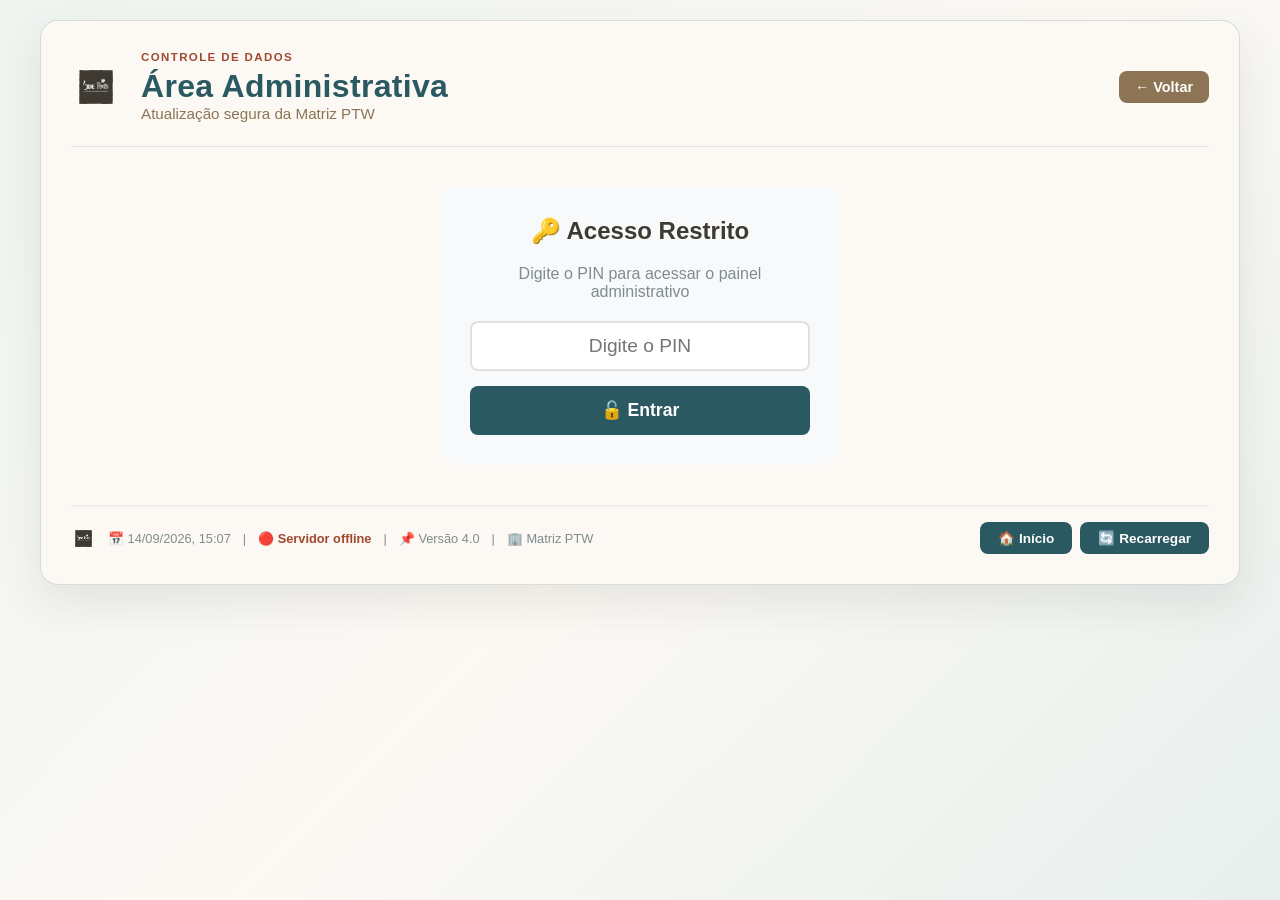
==== commit e559c244: "Corrige metadados e atualizacoes por upload" ====
--- a/admin.html
+++ b/admin.html
@@ -31,6 +31,7 @@
         </div>
 
         <div id="dashboard" class="admin-dashboard" style="display:none;">
+            <div id="mensagemSucesso" class="admin-success" hidden>✅ Login realizado</div>
             <div class="admin-overview">
                 <div class="admin-overview-card">
                     <div id="statusServidor" style="font-size:1.2rem;">🟡 Verificando...</div>
@@ -72,9 +73,8 @@
                 </div>
                 <p class="backup-warning">Recomendamos baixar os arquivos atuais antes de realizar alterações.</p>
                 <div class="backup-groups">
-                    <div class="backup-group"><strong>Solicitantes</strong><a href="dados/solicitantes.json" download="solicitantes.json">📥 Baixar solicitantes.json</a></div>
-                    <div class="backup-group"><strong>Responsáveis</strong><a href="dados/responsaveis.json" download="responsaveis.json">📥 Baixar responsaveis.json</a></div>
-                    <div class="backup-group"><strong>Supervisores</strong><a href="dados/supervisores_altura.json" download="supervisores_altura.json">📥 Supervisores Altura</a><a href="dados/supervisores_quente.json" download="supervisores_quente.json">📥 Supervisores Quente</a><a href="dados/supervisores_confinado.json" download="supervisores_confinado.json">📥 Supervisores Confinado</a></div>
+                    <div class="backup-group"><strong>Solicitantes</strong><a href="dados/solicitantes.json" download="solicitantes.json">📄 Baixar JSON</a><button type="button" onclick="baixarXlsx('solicitantes', 'Solicitantes_PTW.xlsx')">📊 Baixar Último XLSX Enviado</button><small id="uploadInfoTreinamentos">Nenhum upload registrado.</small></div>
+                    <div class="backup-group"><strong>Responsáveis e Supervisores</strong><a href="dados/responsaveis.json" download="responsaveis.json">📄 Baixar JSON Atual</a><a href="dados/supervisores_altura.json" download="supervisores_altura.json">📄 Supervisores JSON</a><button type="button" onclick="baixarXlsx('matriz', 'Responsaveis_Supervisores.xlsx')">📊 Baixar Último XLSX Enviado</button><small id="uploadInfoMatriz">Nenhum upload registrado.</small></div>
                 </div>
             </section>
 
@@ -132,6 +132,10 @@
                     <input type="file" id="fileInput" accept=".xlsx,.xls" style="display:none;">
                 </div>
                 <div id="fileInfo" class="file-info" style="display:none;"><span id="fileName">Arquivo selecionado</span></div>
+                <div style="margin-top:12px;">
+                    <label for="inputUsuarioUpload" style="display:block;margin-bottom:8px;font-weight:600;">Nome do usuário</label>
+                    <input id="inputUsuarioUpload" type="text" placeholder="Digite o nome para registrar no histórico" style="width:100%;padding:10px 12px;border:1px solid #dfe6e9;border-radius:8px;font-size:1rem;box-sizing:border-box;" required />
+                </div>
                 <div id="uploadLoading" class="upload-loading" style="display:none;">⏳ Enviando e processando dados... Aguarde!</div>
                 <div id="uploadError" class="upload-error" style="display:none;"></div>
                 <div style="display:flex;gap:10px;margin-top:15px;">
--- a/style.css
+++ b/style.css
@@ -805,7 +805,7 @@
 .servidor-offline { color: var(--jde-ambition) !important; }
 
 .menu-principal { gap: 18px; margin: 8px 0 34px; }
-.card-menu { border: 1px solid var(--jde-line); border-radius: 14px; box-shadow: 0 8px 24px rgba(63, 58, 49, .06); cursor: default; padding: 26px; text-align: left; transition: transform .22s ease, box-shadow .22s ease, border-color .22s ease; }
+.card-menu { animation: ptw-card-in .45s ease both; border: 1px solid var(--jde-line); border-radius: 14px; box-shadow: 0 8px 24px rgba(63, 58, 49, .06); cursor: default; padding: 26px; text-align: left; transition: transform .22s ease, box-shadow .22s ease, border-color .22s ease; }.card-menu:nth-child(2) { animation-delay: .08s; }.card-menu:nth-child(3) { animation-delay: .16s; }
 .card-menu:hover { border-color: var(--jde-possibility); box-shadow: 0 18px 34px rgba(42, 89, 98, .14); transform: translateY(-5px); }
 .card-menu-top { align-items: center; display: flex; justify-content: space-between; }
 .card-menu .icon { align-items: center; background: #e7efed; border-radius: 12px; display: flex; font-size: 2.25rem; height: 62px; justify-content: center; width: 62px; }
@@ -827,13 +827,16 @@
 .tabela-container { border-color: var(--jde-line); box-shadow: 0 8px 22px rgba(63, 58, 49, .05); }.tabela-container thead { background: var(--jde-focus); }.tabela-container tbody tr:nth-child(even) { background: #f6f8f5; }.tabela-container tbody tr:hover { background: #edf3f1; }.tabela-container tbody td { border-color: var(--jde-line); }
 .status-valido { color: var(--jde-direction); }.status-vencido { color: var(--jde-ambition); }.areas-lista span { background: #e7efed; color: var(--jde-focus); }
 .aba { background: #e8efed; color: var(--jde-focus); }.aba.ativa { background: var(--jde-focus); }.aba:hover:not(.ativa) { background: #d5e3e0; }
-.corporate-footer { align-items: center; background: var(--jde-focus); border: 0; border-radius: 14px; color: #fff; margin-top: 36px; padding: 18px 22px; }.corporate-footer .footer-left { color: #fff; }.corporate-footer small { color: #dbe8e6; display: block; margin-top: 3px; }.footer-qr { background: #fff; border-radius: 7px; height: 58px; padding: 4px; width: 58px; }.footer-admin-link { border: 1px solid rgba(255,255,255,.45); border-radius: 7px; color: #fff; font-size: .82rem; padding: 9px 13px; text-decoration: none; }.footer-admin-link:hover { background: rgba(255,255,255,.12); }
+.corporate-footer { align-items: center; background: var(--jde-focus); border: 0; border-radius: 14px; color: #fff; margin-top: 36px; padding: 18px 22px; }.corporate-footer .footer-left { color: #fff; }.corporate-footer small { color: #dbe8e6; display: block; margin-top: 3px; }.footer-qr-block { align-items: center; display: flex; flex-wrap: wrap; gap: 12px; }.footer-qr { background: #fff; border-radius: 7px; height: 58px; padding: 4px; width: 58px; }.footer-qr-download { background: rgba(255,255,255,.12); border: 1px solid rgba(255,255,255,.45); border-radius: 7px; color: #fff; cursor: pointer; font-size: .8rem; font-weight: 700; padding: 9px 12px; }.footer-qr-download:hover { background: rgba(255,255,255,.22); }.footer-admin-link { border: 1px solid rgba(255,255,255,.45); border-radius: 7px; color: #fff; font-size: .82rem; padding: 9px 13px; text-decoration: none; }.footer-admin-link:hover { background: rgba(255,255,255,.12); }
 .btn-atualizar { background: var(--jde-focus); }.btn-atualizar:hover { background: #1e454c; }.btn-voltar { background: var(--jde-mocha); }.btn-voltar:hover { background: var(--jde-doppio); }
 
 .admin-dashboard { margin-top: 8px; }.admin-overview { display: grid; gap: 14px; grid-template-columns: repeat(3, 1fr); margin-bottom: 24px; }.admin-overview-card { background: #edf3f1; border: 1px solid var(--jde-line); border-radius: 12px; padding: 17px; }.admin-overview-card div { color: var(--jde-focus); font-weight: 800; }.admin-overview-card small { color: var(--jde-mocha); display: block; margin-top: 5px; }.admin-upload-grid { gap: 16px; }.admin-upload-card { background: #fff; border: 1px solid var(--jde-line); border-top: 4px solid var(--jde-focus); box-shadow: 0 8px 20px rgba(63,58,49,.06); }.admin-upload-card h3 { color: var(--jde-focus); }.admin-upload-card p { color: var(--jde-mocha); }.admin-card-green { border-top-color: var(--jde-direction); }.admin-card-copper { border-top-color: var(--jde-ambition); }.admin-card-label { color: var(--jde-mocha); font-size: .7rem; font-weight: 800; letter-spacing: .1em; text-transform: uppercase; }.history-panel { margin-top: 34px; }.section-heading { align-items: end; display: flex; justify-content: space-between; margin-bottom: 14px; }.section-heading h2 { color: var(--jde-focus); margin-top: 4px; }.btn-secundario { background: #e7efed; border: 0; border-radius: 7px; color: var(--jde-focus); cursor: pointer; font-weight: 700; padding: 9px 13px; }
 .admin-login { background: #fff; border: 1px solid var(--jde-line); box-shadow: 0 10px 28px rgba(63,58,49,.06); }.admin-login h2 { color: var(--jde-focus); }
+.admin-success { background: #edf1e6; border-left: 3px solid var(--jde-direction); border-radius: 8px; color: var(--jde-direction); font-weight: 700; margin-bottom: 18px; padding: 11px 14px; }
 .admin-card-actions { display: flex; flex-wrap: wrap; gap: 8px; }.admin-card-actions .btn-atualizar { font-size: .76rem; padding: 8px 10px; }
-.backup-panel { background: #f5f8f5; border: 1px solid var(--jde-line); border-radius: 14px; margin-top: 22px; padding: 20px; }.backup-warning { background: #f3e9e2; border-left: 3px solid var(--jde-freedom); color: var(--jde-doppio); font-size: .86rem; margin: 14px 0; padding: 11px 13px; }.backup-download-all { background: var(--jde-focus); border: 0; border-radius: 7px; color: #fff; cursor: pointer; font-weight: 800; padding: 10px 14px; }.backup-download-all:hover { background: #1e454c; }.backup-groups { display: grid; gap: 12px; grid-template-columns: repeat(3, 1fr); }.backup-group { background: #fff; border: 1px solid var(--jde-line); border-radius: 10px; display: flex; flex-direction: column; gap: 8px; padding: 14px; }.backup-group strong { color: var(--jde-focus); font-size: .9rem; }.backup-group a { color: var(--jde-mocha); font-size: .78rem; font-weight: 700; text-decoration: none; }.backup-group a:hover { color: var(--jde-ambition); text-decoration: underline; }
+.backup-panel { background: #f5f8f5; border: 1px solid var(--jde-line); border-radius: 14px; margin-top: 22px; padding: 20px; }.backup-warning { background: #f3e9e2; border-left: 3px solid var(--jde-freedom); color: var(--jde-doppio); font-size: .86rem; margin: 14px 0; padding: 11px 13px; }.backup-download-all { background: var(--jde-focus); border: 0; border-radius: 7px; color: #fff; cursor: pointer; font-weight: 800; padding: 10px 14px; }.backup-download-all:hover { background: #1e454c; }.backup-groups { display: grid; gap: 12px; grid-template-columns: repeat(3, 1fr); }.backup-group { background: #fff; border: 1px solid var(--jde-line); border-radius: 10px; display: flex; flex-direction: column; gap: 8px; padding: 14px; }.backup-group strong { color: var(--jde-focus); font-size: .9rem; }.backup-group a, .backup-group button { background: none; border: 0; color: var(--jde-mocha); cursor: pointer; font: inherit; font-size: .78rem; font-weight: 700; padding: 0; text-align: left; text-decoration: none; }.backup-group a:hover, .backup-group button:hover { color: var(--jde-ambition); text-decoration: underline; }
 
 @media (max-width: 768px) { .header-meta { align-items: flex-start; flex-direction: column; gap: 7px; }.stats-grid, .stats-grid-4, .admin-overview, .backup-groups { grid-template-columns: 1fr 1fr; }.card-metrics { gap: 7px; }.card-metrics strong { font-size: 1.15rem; }.corporate-footer { align-items: flex-start; flex-direction: column; }.section-heading { align-items: flex-start; flex-direction: column; gap: 12px; } }
-@media (max-width: 480px) { .stats-grid, .stats-grid-4, .admin-overview { grid-template-columns: 1fr; }.card-menu { padding: 21px; } }+@media (max-width: 480px) { .stats-grid, .stats-grid-4, .admin-overview { grid-template-columns: 1fr; }.card-menu { padding: 21px; } }
+@keyframes ptw-card-in { from { opacity: 0; transform: translateY(10px); } to { opacity: 1; transform: translateY(0); } }
+@media (prefers-reduced-motion: reduce) { *, *::before, *::after { animation-duration: .01ms !important; animation-iteration-count: 1 !important; scroll-behavior: auto !important; transition-duration: .01ms !important; } }
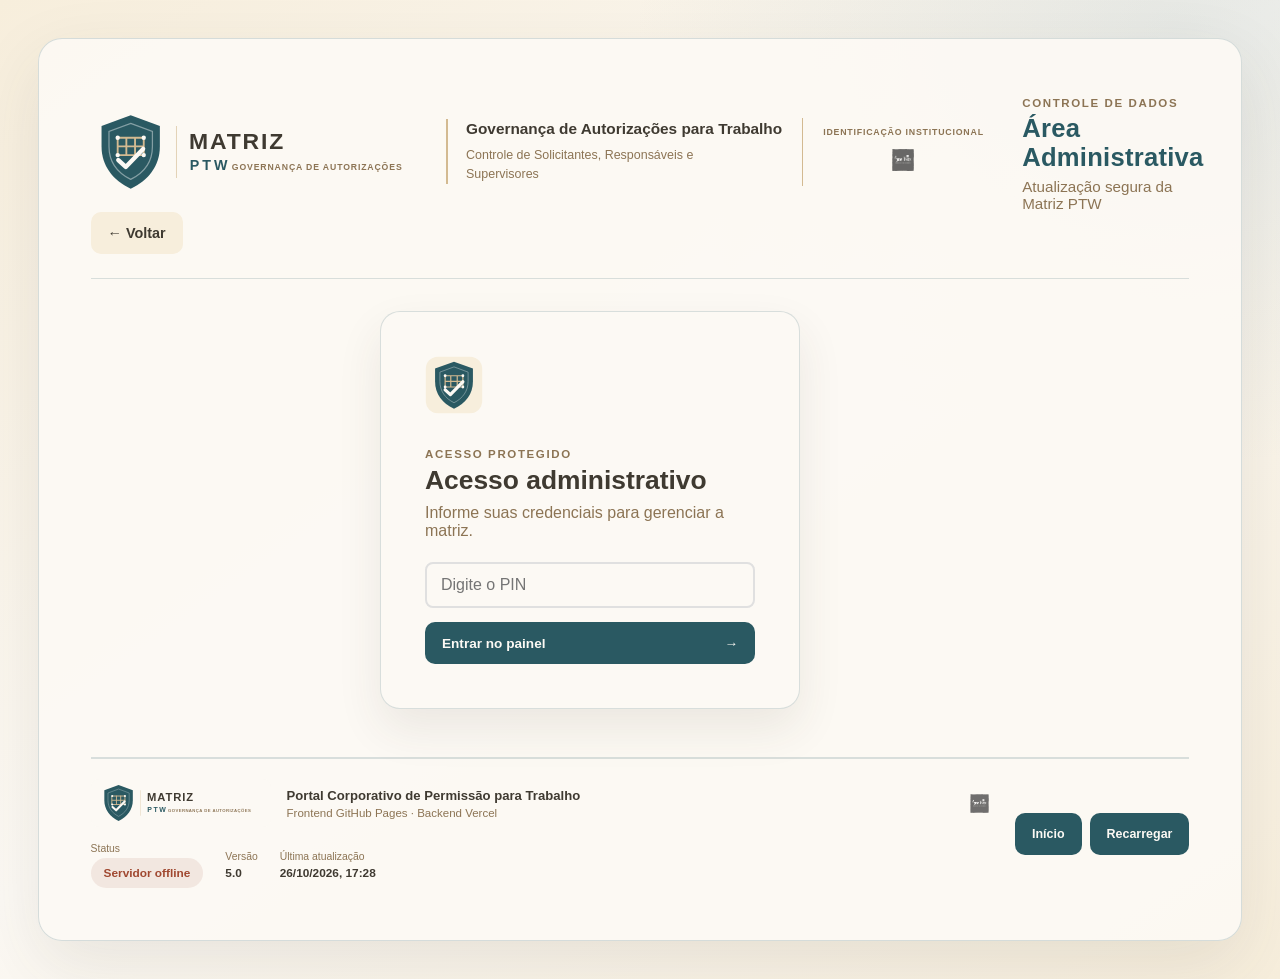
==== commit 533ba126: "Moderniza identidade visual da Matriz PTW Co-authored-by: Copilot <223556219+Copilot@users.noreply.g" ====
--- a/admin.html
+++ b/admin.html
@@ -4,14 +4,30 @@
     <meta charset="UTF-8" />
     <meta name="viewport" content="width=device-width, initial-scale=1.0" />
     <title>Admin - Matriz PTW</title>
+    <link rel="icon" href="favicon.ico" sizes="any" />
+    <link rel="icon" href="favicon.svg" type="image/svg+xml" />
+    <link rel="apple-touch-icon" href="apple-touch-icon.png" />
     <link rel="stylesheet" href="style.css" />
 </head>
 <body>
     <div class="container">
         <header class="site-header">
             <div class="header-top">
-                <img src="imagens/logo-jde.png" alt="JDE Logo" class="logo-jde" />
-                <div>
+                <div class="brand-lockup">
+                    <div class="brand-primary">
+                        <img src="imagens/matriz-ptw-horizontal.svg" alt="Matriz PTW" class="logo-ptw" />
+                        <div class="brand-descriptor">
+                            <strong>Governança de Autorizações para Trabalho</strong>
+                            <span>Controle de Solicitantes, Responsáveis e Supervisores</span>
+                        </div>
+                    </div>
+                    <span class="brand-divider" aria-hidden="true"></span>
+                    <div class="brand-secondary">
+                        <span>Identificação institucional</span>
+                        <img src="imagens/logo-jde.png" alt="JDE" class="logo-jde" />
+                    </div>
+                </div>
+                <div class="header-copy">
                     <p class="eyebrow">Controle de dados</p>
                     <h1>Área Administrativa</h1>
                     <p>Atualização segura da Matriz PTW</p>
@@ -20,28 +36,33 @@
             <a href="index.html" class="btn-voltar">← Voltar</a>
         </header>
 
-        <div id="telaLogin">
-            <div style="max-width:400px;margin:40px auto;padding:30px;background:#f8f9fa;border-radius:16px;text-align:center;">
-                <h2 style="margin-bottom:20px;">🔑 Acesso Restrito</h2>
-                <p style="color:#7f8c8d;margin-bottom:20px;">Digite o PIN para acessar o painel administrativo</p>
-                <input type="password" id="inputPin" placeholder="Digite o PIN" inputmode="numeric" style="width:100%;padding:12px;border:2px solid #e0e0e0;border-radius:8px;font-size:1.2rem;text-align:center;margin-bottom:15px;" />
-                <div id="mensagemErro" style="color:#e74c3c;margin-bottom:10px;display:none;"></div>
-                <button onclick="verificarPin()" class="btn-atualizar" style="width:100%;padding:14px;font-size:1.1rem;">🔓 Entrar</button>
+        <div id="telaLogin" class="admin-login-shell">
+            <div class="admin-login admin-login-panel">
+                <img src="imagens/matriz-ptw-quadrada.svg" alt="" class="admin-login-mark" />
+                <p class="eyebrow">Acesso protegido</p>
+                <h2>Acesso administrativo</h2>
+                <p>Informe suas credenciais para gerenciar a matriz.</p>
+                <input type="password" id="inputPin" class="admin-pin-input" placeholder="Digite o PIN" inputmode="numeric" />
+                <div id="mensagemErro" class="admin-login-error" style="display:none;"></div>
+                <button onclick="verificarPin()" class="btn-atualizar admin-login-submit">Entrar no painel <span aria-hidden="true">→</span></button>
             </div>
         </div>
 
         <div id="dashboard" class="admin-dashboard" style="display:none;">
-            <div id="mensagemSucesso" class="admin-success" hidden>✅ Login realizado</div>
+            <div id="mensagemSucesso" class="admin-success" hidden>Login realizado</div>
             <div class="admin-overview">
-                <div class="admin-overview-card">
-                    <div id="statusServidor" style="font-size:1.2rem;">🟡 Verificando...</div>
+                <div class="admin-overview-card admin-status-card">
+                    <span class="admin-metric-mark" aria-hidden="true">01</span>
+                    <div id="statusServidor">Verificando...</div>
                     <small>Servidor</small>
                 </div>
                 <div class="admin-overview-card">
+                    <span class="admin-metric-mark" aria-hidden="true">02</span>
                     <div id="contadorRegistros">Dados PTW</div>
                     <small>Base de registros</small>
                 </div>
                 <div class="admin-overview-card">
+                    <span class="admin-metric-mark" aria-hidden="true">03</span>
                     <div id="ultimaAtualizacao">-</div>
                     <small>Última atualização</small>
                 </div>
@@ -52,7 +73,7 @@
                     <span class="admin-card-label">Atualização individual</span>
                     <h3>Treinamentos PTW</h3>
                     <p>Atualiza o arquivo <strong>solicitantes.json</strong>.</p>
-                    <button onclick="abrirModalUpload('treinamentos')" class="btn-atualizar">Selecionar XLSX <span>→</span></button>
+                    <button onclick="abrirModalUpload('treinamentos')" class="btn-atualizar">Selecionar XLSX <span aria-hidden="true">→</span></button>
                 </article>
                 <article class="admin-upload-card admin-card-copper">
                     <span class="admin-card-label">Atualização integrada</span>
@@ -61,7 +82,7 @@
                     <div class="admin-card-actions">
                         <button onclick="abrirModalUpload('responsaveis')" class="btn-atualizar">Responsáveis</button>
                         <button onclick="abrirModalUpload('supervisores')" class="btn-atualizar">Supervisores</button>
-                        <button onclick="abrirModalUpload('matriz')" class="btn-atualizar">Matriz completa <span>→</span></button>
+                        <button onclick="abrirModalUpload('matriz')" class="btn-atualizar">Matriz completa <span aria-hidden="true">→</span></button>
                     </div>
                 </article>
             </div>
@@ -69,12 +90,12 @@
             <section class="backup-panel">
                 <div class="section-heading">
                     <div><span class="eyebrow">Proteção antes da atualização</span><h2>Backup e Arquivos Atuais</h2></div>
-                    <button type="button" class="backup-download-all" onclick="baixarBackupAtual()">📥 Baixar Backup Atual</button>
+                    <button type="button" class="backup-download-all" onclick="baixarBackupAtual()">Baixar backup atual</button>
                 </div>
                 <p class="backup-warning">Recomendamos baixar os arquivos atuais antes de realizar alterações.</p>
                 <div class="backup-groups">
-                    <div class="backup-group"><strong>Solicitantes</strong><a href="dados/solicitantes.json" download="solicitantes.json">📄 Baixar JSON</a><button type="button" onclick="baixarXlsx('solicitantes', 'Solicitantes_PTW.xlsx')">📊 Baixar Último XLSX Enviado</button><small id="uploadInfoTreinamentos">Nenhum upload registrado.</small></div>
-                    <div class="backup-group"><strong>Responsáveis e Supervisores</strong><a href="dados/responsaveis.json" download="responsaveis.json">📄 Baixar JSON Atual</a><a href="dados/supervisores_altura.json" download="supervisores_altura.json">📄 Supervisores JSON</a><button type="button" onclick="baixarXlsx('matriz', 'Responsaveis_Supervisores.xlsx')">📊 Baixar Último XLSX Enviado</button><small id="uploadInfoMatriz">Nenhum upload registrado.</small></div>
+                    <div class="backup-group"><strong>Solicitantes</strong><a href="dados/solicitantes.json" download="solicitantes.json">Baixar JSON</a><button type="button" onclick="baixarXlsx('solicitantes', 'Solicitantes_PTW.xlsx')">Baixar último XLSX enviado</button><small id="uploadInfoTreinamentos">Nenhum upload registrado.</small></div>
+                    <div class="backup-group"><strong>Responsáveis e Supervisores</strong><a href="dados/responsaveis.json" download="responsaveis.json">Baixar JSON atual</a><a href="dados/supervisores_altura.json" download="supervisores_altura.json">Baixar supervisores JSON</a><button type="button" onclick="baixarXlsx('matriz', 'Responsaveis_Supervisores.xlsx')">Baixar último XLSX enviado</button><small id="uploadInfoMatriz">Nenhum upload registrado.</small></div>
                 </div>
             </section>
 
@@ -84,31 +105,33 @@
             </section>
 
             <div id="uploadProgresso" style="display:none;margin:20px 0;padding:20px;background:#f8f9fa;border-radius:12px;">
-                <div style="display:flex;justify-content:space-between;margin-bottom:5px;">
+                <div class="progress-label">
                     <span id="progressoMensagem">Enviando arquivo...</span>
                     <span id="progressoPorcentagem">0%</span>
                 </div>
-                <div style="width:100%;height:20px;background:#e0e0e0;border-radius:10px;overflow:hidden;">
-                    <div id="progressoBarra" style="height:100%;width:0%;background:#27ae60;transition:width 0.3s;"></div>
+                <div class="progress-track">
+                    <div id="progressoBarra" class="progress-bar"></div>
                 </div>
-                <div id="progressoDetalhes" style="margin-top:10px;font-size:0.9rem;color:#7f8c8d;"></div>
+                <div id="progressoDetalhes" class="progress-details"></div>
             </div>
         </div>
 
         <footer>
             <div class="footer-left">
-                <img src="imagens/logo-jde.png" alt="JDE" class="logo-footer" />
-                <span>📅 <span id="data-atualizacao">Carregando...</span></span>
-                <span>|</span>
-                <span id="status-servidor" class="servidor-offline">🟡 Verificando...</span>
-                <span>|</span>
-                <span>📌 Versão 4.0</span>
-                <span>|</span>
-                <span>🏢 Matriz PTW</span>
+                <div class="footer-system-brand">
+                    <img src="imagens/matriz-ptw-horizontal.svg" alt="Matriz PTW" class="footer-ptw-logo" />
+                    <div><strong>Portal Corporativo de Permissão para Trabalho</strong><span>Frontend GitHub Pages · Backend Vercel</span></div>
+                    <img src="imagens/logo-jde.png" alt="JDE" class="logo-footer" />
+                </div>
+                <div class="footer-system-meta">
+                    <span>Status <strong id="status-servidor" class="servidor-offline">Verificando...</strong></span>
+                    <span>Versão <strong>5.0</strong></span>
+                    <span>Última atualização <strong id="data-atualizacao">Carregando...</strong></span>
+                </div>
             </div>
             <div class="footer-right">
-                <button onclick="window.location.href='index.html'" class="btn-atualizar">🏠 Início</button>
-                <button onclick="atualizarDados()" class="btn-atualizar">🔄 Recarregar</button>
+                <button onclick="window.location.href='index.html'" class="btn-atualizar">Início</button>
+                <button onclick="atualizarDados()" class="btn-atualizar">Recarregar</button>
             </div>
         </footer>
     </div>
@@ -116,31 +139,31 @@
     <div id="modalUpload" class="modal" style="display:none;">
         <div class="modal-content">
             <div class="modal-header">
-                <h2 id="modalTitulo">📤 Upload Excel</h2>
+                <h2 id="modalTitulo">Upload de planilha</h2>
                 <span class="modal-close" onclick="fecharModalUpload()">&times;</span>
             </div>
             <div class="modal-body">
                 <p id="modalDescricao">Selecione o arquivo Excel para atualizar os dados:</p>
                 <div class="arquivo-esperado">
-                    <strong>📄 Nome do arquivo esperado:</strong>
+                    <strong>Nome do arquivo esperado:</strong>
                     <span id="nomeArquivoEsperado">Arquivo Excel</span>
                 </div>
                 <div id="uploadArea" class="upload-area">
-                    <div style="font-size:4rem;">📁</div>
-                    <p style="color:#2c3e50;font-weight:600;margin:10px 0;">Clique para selecionar ou arraste o arquivo</p>
-                    <p style="color:#7f8c8d;font-size:0.9rem;">Arquivos aceitos: .xlsx</p>
+                        <div class="upload-mark" aria-hidden="true">+</div>
+                        <p class="upload-instruction">Clique para selecionar ou arraste o arquivo</p>
+                        <p class="upload-formats">Arquivos aceitos: .xlsx</p>
                     <input type="file" id="fileInput" accept=".xlsx,.xls" style="display:none;">
                 </div>
                 <div id="fileInfo" class="file-info" style="display:none;"><span id="fileName">Arquivo selecionado</span></div>
                 <div style="margin-top:12px;">
-                    <label for="inputUsuarioUpload" style="display:block;margin-bottom:8px;font-weight:600;">Nome do usuário</label>
-                    <input id="inputUsuarioUpload" type="text" placeholder="Digite o nome para registrar no histórico" style="width:100%;padding:10px 12px;border:1px solid #dfe6e9;border-radius:8px;font-size:1rem;box-sizing:border-box;" required />
+                    <label for="inputUsuarioUpload" class="upload-user-label">Nome do usuário</label>
+                    <input id="inputUsuarioUpload" class="upload-user-input" type="text" placeholder="Digite o nome para registrar no histórico" required />
                 </div>
-                <div id="uploadLoading" class="upload-loading" style="display:none;">⏳ Enviando e processando dados... Aguarde!</div>
+                <div id="uploadLoading" class="upload-loading" style="display:none;">Enviando e processando dados... Aguarde.</div>
                 <div id="uploadError" class="upload-error" style="display:none;"></div>
                 <div style="display:flex;gap:10px;margin-top:15px;">
-                    <button onclick="enviarArquivo()" id="btnEnviar" class="btn-atualizar" style="background:#27ae60;" disabled>📤 Enviar e Processar</button>
-                    <button onclick="fecharModalUpload()" class="btn-atualizar" style="background:#95a5a6;">Cancelar</button>
+                    <button onclick="enviarArquivo()" id="btnEnviar" class="btn-atualizar" disabled>Enviar e Processar</button>
+                    <button onclick="fecharModalUpload()" class="btn-voltar">Cancelar</button>
                 </div>
             </div>
         </div>
--- a/style.css
+++ b/style.css
@@ -839,4 +839,566 @@
 @media (max-width: 768px) { .header-meta { align-items: flex-start; flex-direction: column; gap: 7px; }.stats-grid, .stats-grid-4, .admin-overview, .backup-groups { grid-template-columns: 1fr 1fr; }.card-metrics { gap: 7px; }.card-metrics strong { font-size: 1.15rem; }.corporate-footer { align-items: flex-start; flex-direction: column; }.section-heading { align-items: flex-start; flex-direction: column; gap: 12px; } }
 @media (max-width: 480px) { .stats-grid, .stats-grid-4, .admin-overview { grid-template-columns: 1fr; }.card-menu { padding: 21px; } }
 @keyframes ptw-card-in { from { opacity: 0; transform: translateY(10px); } to { opacity: 1; transform: translateY(0); } }
-@media (prefers-reduced-motion: reduce) { *, *::before, *::after { animation-duration: .01ms !important; animation-iteration-count: 1 !important; scroll-behavior: auto !important; transition-duration: .01ms !important; } }+@media (prefers-reduced-motion: reduce) { *, *::before, *::after { animation-duration: .01ms !important; animation-iteration-count: 1 !important; scroll-behavior: auto !important; transition-duration: .01ms !important; } }
+
+/* MATRIZ PTW design system */
+:root {
+    --flat-white: #fcf9f4;
+    --crema: #f7eedc;
+    --latte: #d3ba91;
+    --mocha: #8c7454;
+    --doppio: #3f3a31;
+    --possibility: #849fa4;
+    --focus: #2a5962;
+    --direction: #6b7c43;
+    --ambition: #a04830;
+    --freedom: #cc902d;
+    --jde-focus: var(--focus);
+    --jde-possibility: var(--possibility);
+    --jde-flat-white: var(--flat-white);
+    --jde-direction: var(--direction);
+    --jde-ambition: var(--ambition);
+    --jde-mocha: var(--mocha);
+    --jde-doppio: var(--doppio);
+    --jde-freedom: var(--freedom);
+    --jde-line: rgba(132, 159, 164, .3);
+    --jde-shadow: 0 24px 70px rgba(63, 58, 49, .1);
+    color-scheme: light;
+}
+
+html { min-width: 320px; scroll-behavior: smooth; }
+body {
+    background:
+        radial-gradient(ellipse at 92% 3%, rgba(132, 159, 164, .18), transparent 34rem),
+        linear-gradient(145deg, var(--crema), var(--flat-white) 48%, var(--crema));
+    color: var(--doppio);
+    padding: clamp(14px, 3vw, 42px);
+}
+.container {
+    background: rgba(252, 249, 244, .94);
+    border: 1px solid rgba(132, 159, 164, .32);
+    border-radius: 24px;
+    box-shadow: var(--jde-shadow);
+    max-width: 1440px;
+    min-height: calc(100vh - clamp(28px, 6vw, 84px));
+    padding: clamp(22px, 4vw, 56px);
+}
+header, .site-header {
+    border-bottom: 1px solid var(--jde-line);
+    margin-bottom: 32px;
+    padding-bottom: 24px;
+}
+.header-top { align-items: center; gap: clamp(20px, 3vw, 42px); }
+.brand-lockup { align-items: center; display: flex; flex: 0 0 auto; gap: 14px; }
+.logo-ptw { display: block; height: 48px; width: auto; }
+.brand-divider { background: var(--latte); height: 36px; width: 1px; }
+.logo-jde { height: 36px; width: auto; }
+.header-copy h1, header h1 { color: var(--focus); font-size: clamp(1.35rem, 2.2vw, 1.8rem); line-height: 1.15; }
+.header-copy p { margin-top: 6px; }
+.btn-voltar, .btn-atualizar, .btn-secundario, .backup-download-all, .footer-qr-download, .footer-admin-link {
+    align-items: center;
+    border: 1px solid transparent;
+    border-radius: 10px;
+    display: inline-flex;
+    justify-content: center;
+    min-height: 42px;
+    padding: 10px 16px;
+    transition: background-color .2s ease, box-shadow .2s ease, transform .2s ease;
+}
+.btn-voltar { background: var(--crema); color: var(--doppio); }
+.btn-voltar:hover { background: var(--latte); color: var(--doppio); }
+.btn-atualizar { background: var(--focus); color: var(--flat-white); }
+.btn-atualizar:hover { background: var(--doppio); box-shadow: 0 8px 18px rgba(42, 89, 98, .2); transform: translateY(-1px); }
+:where(button, a, input, select):focus-visible {
+    outline: 3px solid var(--freedom);
+    outline-offset: 3px;
+}
+
+/* Home */
+.home-header { align-items: center; margin-bottom: 0; }
+.home-header .header-meta { align-items: flex-end; flex-direction: column; gap: 9px; }
+.header-update { color: var(--mocha); font-size: .79rem; }
+.header-update strong { color: var(--doppio); margin-left: 5px; }
+.status-pill { align-items: center; background: var(--crema); color: var(--mocha); gap: 8px; padding: 8px 13px; }
+.status-pill::before, .platform-indicator i {
+    background: var(--freedom);
+    border-radius: 50%;
+    content: "";
+    display: inline-block;
+    height: 8px;
+    width: 8px;
+}
+.status-pill.servidor-online::before { background: var(--direction); }
+.status-pill.servidor-offline::before { background: var(--ambition); }
+#status-servidor.servidor-online, #status-servidor.servidor-offline {
+    border-radius: 99px;
+    display: inline-flex;
+    font-weight: 700;
+    padding: 8px 13px;
+}
+#status-servidor.servidor-online { background: rgba(107, 124, 67, .12); }
+#status-servidor.servidor-offline { background: rgba(160, 72, 48, .1); }
+.home-hero {
+    align-items: center;
+    background: linear-gradient(115deg, rgba(247, 238, 220, .88), rgba(252, 249, 244, .38) 57%, rgba(132, 159, 164, .12));
+    border: 1px solid rgba(132, 159, 164, .28);
+    border-radius: 22px;
+    display: grid;
+    gap: clamp(24px, 5vw, 72px);
+    grid-template-columns: minmax(0, 1.35fr) minmax(280px, .65fr);
+    margin: 30px 0 46px;
+    overflow: hidden;
+    padding: clamp(26px, 5vw, 68px);
+    position: relative;
+}
+.home-hero::after {
+    border: 1px solid rgba(132, 159, 164, .18);
+    border-radius: 50%;
+    content: "";
+    height: 300px;
+    position: absolute;
+    right: -130px;
+    top: -175px;
+    width: 300px;
+}
+.hero-copy, .platform-card { position: relative; z-index: 1; }
+.hero-copy .eyebrow, .eyebrow { color: var(--mocha) !important; letter-spacing: .14em; }
+.hero-copy h1 {
+    color: var(--doppio);
+    font-size: clamp(2.4rem, 5.2vw, 4.8rem);
+    letter-spacing: -.055em;
+    line-height: 1.02;
+    margin: 14px 0 20px;
+}
+.hero-copy h1 span { color: var(--focus); }
+.hero-description { color: var(--mocha); font-size: clamp(1rem, 1.5vw, 1.15rem); line-height: 1.75; max-width: 580px; }
+.hero-assurance { align-items: center; color: var(--focus); display: flex; font-size: .85rem; font-weight: 700; gap: 10px; margin-top: 25px; }
+.assurance-mark { align-items: center; background: rgba(107, 124, 67, .13); border-radius: 50%; color: var(--direction); display: inline-flex; height: 26px; justify-content: center; width: 26px; }
+.platform-card {
+    background: var(--focus);
+    border: 1px solid rgba(63, 58, 49, .08);
+    border-radius: 18px;
+    box-shadow: 0 24px 50px rgba(42, 89, 98, .2);
+    color: var(--flat-white);
+    padding: 24px;
+}
+.platform-card-top { align-items: center; display: flex; justify-content: space-between; }
+.platform-mark { height: 52px; width: 52px; }
+.platform-indicator { align-items: center; background: rgba(252, 249, 244, .12); border-radius: 99px; color: var(--flat-white); display: inline-flex; font-size: .68rem; gap: 7px; padding: 7px 10px; }
+.platform-indicator i { background: var(--direction); }
+.platform-label { color: var(--latte) !important; font-size: .67rem !important; font-weight: 800; letter-spacing: .16em; margin: 24px 0 6px; }
+.platform-card h2 { color: var(--flat-white); font-size: 1.35rem; }
+.platform-meta { border-top: 1px solid rgba(252, 249, 244, .2); display: grid; gap: 12px; margin-top: 22px; padding-top: 16px; }
+.platform-meta span { color: rgba(252, 249, 244, .72); display: flex; font-size: .78rem; justify-content: space-between; }
+.platform-meta strong { color: var(--flat-white); font-weight: 600; }
+.section-intro { align-items: end; display: flex; justify-content: space-between; margin-bottom: 18px; }
+.section-intro h2 { color: var(--doppio); font-size: clamp(1.35rem, 2.5vw, 1.85rem); }
+.section-caption { color: var(--mocha); font-size: .82rem; }
+.menu-principal { gap: 18px; margin: 0 0 38px; }
+.card-menu {
+    animation: ptw-card-in .45s ease both;
+    background: var(--flat-white);
+    border: 1px solid var(--jde-line);
+    border-radius: 17px;
+    box-shadow: 0 10px 28px rgba(63, 58, 49, .06);
+    cursor: default;
+    display: flex;
+    flex-direction: column;
+    min-width: 0;
+    padding: clamp(20px, 2.3vw, 30px);
+    text-align: left;
+    transition: border-color .22s ease, box-shadow .22s ease, transform .22s ease;
+}
+.card-menu:nth-child(2) { animation-delay: .08s; }
+.card-menu:nth-child(3) { animation-delay: .16s; }
+.card-menu:hover { border-color: var(--possibility); box-shadow: 0 20px 38px rgba(42, 89, 98, .14); transform: translateY(-5px); }
+.card-menu .icon { background: var(--crema); border: 1px solid rgba(211, 186, 145, .5); border-radius: 12px; color: var(--focus); font-size: .85rem; font-weight: 800; height: 48px; letter-spacing: .08em; width: 48px; }
+.card-solicitantes .icon { background: rgba(107, 124, 67, .1); color: var(--direction); }
+.card-responsaveis .icon { background: rgba(204, 144, 45, .12); color: var(--mocha); }
+.card-supervisores .icon { background: rgba(132, 159, 164, .2); color: var(--focus); }
+.card-kicker { color: var(--mocha); font-size: .65rem; letter-spacing: .1em; }
+.card-menu h3 { color: var(--doppio); font-size: 1.23rem; margin-top: 20px; }
+.card-menu p { color: var(--mocha); line-height: 1.55; min-height: 50px; }
+.card-metrics { gap: 8px; margin: 20px 0; }
+.card-metrics div { border-color: var(--latte); min-width: 0; }
+.card-metrics strong { color: var(--focus); font-size: 1.3rem; }
+.card-metrics span { font-size: .66rem; }
+.card-action { border-top: 1px solid var(--jde-line); margin-top: auto; padding-top: 15px; }
+.card-action:hover { color: var(--ambition); }
+.corporate-footer { background: var(--doppio); border-radius: 16px; margin-top: 38px; }
+.corporate-footer .footer-left { color: var(--flat-white); }
+.corporate-footer small { color: var(--latte); }
+.footer-qr-download, .footer-admin-link { background: rgba(252, 249, 244, .08); border-color: rgba(252, 249, 244, .28); color: var(--flat-white); cursor: pointer; font-size: .78rem; text-decoration: none; }
+.footer-qr-download:hover, .footer-admin-link:hover { background: rgba(252, 249, 244, .16); }
+
+/* Internal lists */
+.stats-grid { gap: 14px; margin: 0 0 24px; }
+.stat-card { background: var(--flat-white); border: 1px solid var(--jde-line); border-radius: 14px; box-shadow: 0 8px 22px rgba(63, 58, 49, .045); padding: 20px; transition: transform .2s ease, box-shadow .2s ease; }
+.stat-card:hover { box-shadow: 0 14px 28px rgba(63, 58, 49, .09); transform: translateY(-2px); }
+.stat-card span { color: var(--mocha); font-size: .75rem; font-weight: 600; letter-spacing: .025em; }
+.stat-card strong { color: var(--focus); font-size: 1.8rem; }
+.stat-success { border-left: 4px solid var(--direction); }
+.stat-success strong { color: var(--direction); }
+.stat-danger { border-left: 4px solid var(--ambition); }
+.stat-danger strong { color: var(--ambition); }
+.filtros {
+    align-items: end;
+    background: rgba(247, 238, 220, .56);
+    border: 1px solid var(--jde-line);
+    border-radius: 16px;
+    gap: 14px;
+    padding: 18px;
+}
+.filtros > div { display: flex; flex: 1 1 190px; flex-direction: column; gap: 7px; min-width: 160px; }
+.filtros label { color: var(--doppio); font-size: .77rem; margin: 0; }
+.filtros input, .filtros select, .admin-pin-input, .upload-user-input {
+    background: var(--flat-white);
+    border: 1px solid rgba(132, 159, 164, .48);
+    border-radius: 10px;
+    color: var(--doppio);
+    min-height: 44px;
+    padding: 10px 13px;
+    transition: border-color .2s ease, box-shadow .2s ease;
+}
+.filtros input:focus, .filtros select:focus, .admin-pin-input:focus, .upload-user-input:focus { border-color: var(--focus); box-shadow: 0 0 0 3px rgba(42, 89, 98, .1); outline: none; }
+.contador { background: var(--focus); border-radius: 10px; padding: 10px 13px; }
+.tabela-container { background: var(--flat-white); border: 1px solid var(--jde-line); border-radius: 16px; box-shadow: 0 10px 28px rgba(63, 58, 49, .05); }
+table { font-size: .84rem; min-width: 680px; }
+.tabela-container thead { background: var(--focus); }
+.tabela-container thead th { letter-spacing: .035em; padding: 15px 16px; }
+.tabela-container tbody tr { transition: background-color .16s ease; }
+.tabela-container tbody tr:nth-child(even) { background: rgba(247, 238, 220, .38); }
+.tabela-container tbody tr:hover { background: rgba(132, 159, 164, .14); }
+.tabela-container tbody td { border-color: rgba(132, 159, 164, .2); padding: 14px 16px; }
+.tabela-container tbody td strong { color: var(--doppio); font-weight: 700; }
+.status-valido { color: var(--direction); font-size: .77rem; font-weight: 800; }
+.status-vencido { color: var(--ambition); font-size: .77rem; font-weight: 800; }
+.areas-lista { gap: 6px; }
+.areas-lista span { background: rgba(132, 159, 164, .18); border: 1px solid rgba(132, 159, 164, .18); border-radius: 99px; color: var(--focus); font-size: .68rem; line-height: 1.4; padding: 4px 9px; }
+.abas { background: rgba(247, 238, 220, .7); border: 1px solid var(--jde-line); border-radius: 13px; gap: 6px; padding: 5px; width: fit-content; }
+.aba { background: transparent; border-radius: 9px; color: var(--mocha); padding: 10px 18px; }
+.aba.ativa { background: var(--focus); box-shadow: 0 5px 12px rgba(42, 89, 98, .18); color: var(--flat-white); }
+.aba:hover:not(.ativa) { background: var(--flat-white); color: var(--focus); }
+.qr-code img { border-color: var(--jde-line); }
+footer:not(.corporate-footer) { border-color: var(--jde-line); }
+.footer-left { color: var(--mocha); }
+.footer-right .btn-atualizar, .footer-right .btn-voltar { font-size: .78rem; }
+
+/* Admin dashboard and dialogs */
+.admin-login-shell { margin: 20px auto 48px; max-width: 520px; }
+.admin-login-panel { background: var(--flat-white); border: 1px solid var(--jde-line); border-radius: 20px; box-shadow: 0 20px 46px rgba(63, 58, 49, .09); margin: 0; padding: clamp(26px, 5vw, 44px); text-align: left; }
+.admin-login-mark { height: 58px; margin-bottom: 22px; width: 58px; }
+.admin-login-panel h2 { color: var(--doppio); font-size: 1.65rem; margin: 5px 0 8px; }
+.admin-login-panel > p:not(.eyebrow) { color: var(--mocha); margin: 0 0 22px; }
+.admin-pin-input { font-size: 1.05rem; text-align: left; width: 100%; }
+.admin-login-error { color: var(--ambition); margin: 10px 0; }
+.admin-login-submit { justify-content: space-between; margin-top: 14px; width: 100%; }
+.admin-overview { gap: 14px; margin: 0 0 24px; }
+.admin-overview-card { background: var(--flat-white); border: 1px solid var(--jde-line); border-radius: 15px; min-height: 122px; padding: 20px; position: relative; }
+.admin-overview-card div { color: var(--focus); font-size: 1.12rem; margin-top: 12px; overflow-wrap: anywhere; }
+.admin-overview-card small { color: var(--mocha); font-size: .75rem; }
+.admin-metric-mark { color: var(--possibility); font-size: .68rem; font-weight: 800; letter-spacing: .12em; }
+.admin-upload-card { border-radius: 17px; padding: 25px; }
+.admin-upload-card h3 { font-size: 1.25rem; margin: 9px 0; }
+.admin-upload-card p { line-height: 1.55; }
+.admin-card-actions { margin-top: 14px; }
+.backup-panel, .history-panel { background: rgba(247, 238, 220, .4); border: 1px solid var(--jde-line); border-radius: 17px; padding: clamp(18px, 3vw, 28px); }
+.backup-panel { margin-top: 24px; }
+.backup-warning { background: rgba(204, 144, 45, .12); border-left-color: var(--freedom); border-radius: 8px; }
+.backup-groups { grid-template-columns: repeat(2, minmax(0, 1fr)); }
+.backup-group { border-color: var(--jde-line); border-radius: 12px; }
+.backup-group a, .backup-group button { color: var(--focus); line-height: 1.5; }
+.backup-group a:hover, .backup-group button:hover { color: var(--ambition); }
+.history-panel { margin-top: 22px; }
+.section-heading h2 { color: var(--doppio); font-size: 1.35rem; }
+.btn-secundario { background: var(--crema); color: var(--focus); cursor: pointer; }
+.btn-secundario:hover { background: var(--latte); }
+.progress-wrap, #uploadProgresso { background: var(--crema) !important; border: 1px solid var(--jde-line); border-radius: 14px !important; padding: 18px !important; }
+.progress-label { color: var(--doppio); font-size: .82rem; }
+.progress-track { background: rgba(132, 159, 164, .25); border-radius: 99px; height: 10px; overflow: hidden; width: 100%; }
+.progress-bar { background: var(--direction); border-radius: inherit; height: 100%; transition: width .3s ease; width: 0; }
+.progress-details { color: var(--mocha); font-size: .82rem; margin-top: 10px; }
+.modal { backdrop-filter: blur(5px); background: rgba(63, 58, 49, .55); padding: 16px; }
+.modal-content { border: 1px solid var(--jde-line); border-radius: 18px; }
+.modal-header { border-color: var(--jde-line); }
+.modal-header h2 { color: var(--focus); }
+.modal-close:hover { color: var(--ambition); }
+.arquivo-esperado { background: rgba(204, 144, 45, .12); border-color: var(--freedom); border-radius: 10px; }
+.arquivo-esperado strong, .arquivo-esperado span { color: var(--doppio); }
+.upload-area { background: rgba(247, 238, 220, .45); border-color: var(--possibility); }
+.upload-area.dragover, .upload-area.has-file { background: rgba(107, 124, 67, .1); border-color: var(--direction); }
+.upload-mark { align-items: center; background: rgba(132, 159, 164, .2); border-radius: 14px; color: var(--focus); display: flex; font-size: 2rem; height: 58px; justify-content: center; margin: 0 auto; width: 58px; }
+.upload-instruction { color: var(--doppio) !important; font-weight: 700; margin: 14px 0 5px !important; }
+.upload-formats { color: var(--mocha); font-size: .82rem; }
+.upload-user-label { display: block; font-size: .82rem; font-weight: 700; margin: 14px 0 7px; }
+.upload-user-input { width: 100%; }
+.upload-loading, .file-info { background: rgba(132, 159, 164, .15); border-radius: 10px; color: var(--focus); }
+.upload-error { background: rgba(160, 72, 48, .1); color: var(--ambition); }
+.admin-success { background: rgba(107, 124, 67, .1); color: var(--direction); }
+.loading-row td { color: var(--mocha); height: 98px; text-align: center; }
+.skeleton { animation: ptw-skeleton 1.35s ease-in-out infinite; background: linear-gradient(90deg, rgba(132, 159, 164, .12), rgba(132, 159, 164, .3), rgba(132, 159, 164, .12)); background-size: 200% 100%; border-radius: 99px; display: block; }
+.skeleton-line { height: 8px; margin: 0 auto 10px; max-width: 190px; }
+.loading-label { display: block; font-size: .78rem; }
+@keyframes ptw-skeleton { to { background-position: -200% 0; } }
+
+@media (max-width: 900px) {
+    .home-hero { grid-template-columns: minmax(0, 1fr) minmax(250px, .75fr); padding: 32px; }
+    .menu-principal { grid-template-columns: repeat(2, minmax(0, 1fr)); }
+    .card-menu:last-child { grid-column: 1 / -1; }
+}
+@media (max-width: 768px) {
+    body { padding: 12px; }
+    .container { border-radius: 18px; min-height: calc(100vh - 24px); padding: 20px; }
+    header, .site-header { align-items: flex-start; }
+    .header-top { align-items: flex-start; flex-direction: column; gap: 17px; }
+    .brand-lockup { gap: 10px; }
+    .logo-ptw { height: 42px; }
+    .logo-jde { height: 31px; }
+    .home-header { align-items: flex-start; flex-direction: column; gap: 18px; }
+    .home-header .header-meta { align-items: flex-start; }
+    .home-hero { grid-template-columns: 1fr; margin-top: 22px; }
+    .platform-card { max-width: none; }
+    .stats-grid, .stats-grid-4, .admin-overview { grid-template-columns: repeat(2, minmax(0, 1fr)); }
+    .backup-groups { grid-template-columns: 1fr; }
+    .filtros { align-items: stretch; }
+    .filtros > div { flex-basis: 100%; }
+    .abas { width: 100%; }
+    .aba { flex: 1; padding-inline: 8px; }
+    .corporate-footer { align-items: flex-start; }
+    .section-heading, .section-intro { align-items: flex-start; flex-direction: column; gap: 10px; }
+    .section-caption { line-height: 1.5; }
+}
+@media (max-width: 520px) {
+    .container { padding: 16px; }
+    .home-hero { gap: 24px; padding: 23px; }
+    .hero-copy h1 { font-size: clamp(2.15rem, 11vw, 3.2rem); }
+    .menu-principal { grid-template-columns: 1fr; }
+    .card-menu:last-child { grid-column: auto; }
+    .card-menu p { min-height: auto; }
+    .stats-grid, .stats-grid-4, .admin-overview { grid-template-columns: 1fr; }
+    .footer-qr-block { align-items: flex-start; }
+    .footer-qr-download { flex-basis: 100%; }
+    .footer-right { width: 100%; }
+    .footer-right > * { flex: 1; }
+    .abas { overflow-x: auto; }
+    .aba { white-space: nowrap; }
+    .modal { align-items: flex-end; padding: 8px; }
+    .modal-content { max-height: 94vh; max-width: none; width: 100%; }
+    .modal-body { padding: 18px; }
+    .modal-body > div:last-child { flex-wrap: wrap; }
+    .modal-body > div:last-child button { flex: 1 1 140px; }
+}
+@media (max-width: 700px) {
+    .tabela-dados { background: transparent; border: 0; box-shadow: none; overflow: visible; }
+    .tabela-dados table { display: block; min-width: 0; }
+    .tabela-dados thead {
+        clip: rect(0, 0, 0, 0);
+        clip-path: inset(50%);
+        height: 1px;
+        overflow: hidden;
+        position: absolute;
+        white-space: nowrap;
+        width: 1px;
+    }
+    .tabela-dados tbody { display: grid; gap: 12px; }
+    .tabela-dados tbody tr {
+        background: var(--flat-white) !important;
+        border: 1px solid var(--jde-line);
+        border-radius: 14px;
+        box-shadow: 0 8px 20px rgba(63, 58, 49, .05);
+        display: block;
+        overflow: hidden;
+        padding: 8px 14px;
+    }
+    .tabela-dados tbody tr:hover { background: var(--flat-white) !important; }
+    .tabela-dados tbody td {
+        align-items: start;
+        background: transparent;
+        display: grid;
+        gap: 12px;
+        grid-template-columns: minmax(104px, .34fr) minmax(0, 1fr);
+        overflow-wrap: anywhere;
+        padding: 12px 0;
+        text-align: left;
+    }
+    .tabela-dados tbody td::before {
+        color: var(--mocha);
+        content: attr(data-label);
+        font-size: .68rem;
+        font-weight: 800;
+        letter-spacing: .035em;
+        line-height: 1.4;
+        text-transform: uppercase;
+    }
+    .tabela-dados tbody td[colspan] { display: block; text-align: center !important; }
+    .tabela-dados tbody td[colspan]::before { content: none; }
+    .tabela-dados tbody td:last-child { border-bottom: 0; }
+    .tabela-dados .areas-lista { justify-content: flex-start; }
+    .tabela-dados .loading-row td { height: auto; }
+}
+
+/* Institutional identity refinement */
+.brand-lockup { align-items: center; gap: 20px; }
+.brand-primary { align-items: center; display: grid; gap: 20px; grid-template-columns: auto minmax(210px, 1fr); }
+.logo-ptw { height: 82px; }
+.brand-descriptor { border-left: 2px solid var(--latte); display: grid; gap: 6px; padding-left: 18px; }
+.brand-descriptor strong { color: var(--doppio); font-size: .96rem; line-height: 1.35; }
+.brand-descriptor span { color: var(--mocha); font-size: .78rem; line-height: 1.5; max-width: 300px; }
+.brand-divider { height: 68px; }
+.brand-secondary { align-items: center; display: grid; gap: 7px; justify-items: center; min-width: 76px; }
+.brand-secondary > span { color: var(--mocha); font-size: .55rem; font-weight: 700; letter-spacing: .09em; text-align: center; text-transform: uppercase; }
+.brand-secondary .logo-jde { filter: grayscale(1); height: 32px; opacity: .76; }
+.header-copy { min-width: 0; }
+.header-copy h1 { font-size: clamp(1.45rem, 2vw, 1.9rem); }
+.home-header { gap: 24px; }
+.home-header .brand-lockup { flex: 1 1 auto; }
+.home-header .header-meta { align-items: flex-end; gap: 10px; white-space: nowrap; }
+.header-status { align-items: flex-end; display: grid; gap: 5px; }
+.header-status-label { color: var(--mocha); font-size: .64rem; font-weight: 800; letter-spacing: .08em; text-transform: uppercase; }
+.header-version { color: var(--mocha); font-size: .77rem; }
+.header-version strong { color: var(--focus); margin-left: 5px; }
+.platform-card { padding: clamp(25px, 3vw, 36px); }
+.platform-card h2 { font-size: clamp(1.45rem, 2.2vw, 1.8rem); }
+.platform-label { font-size: .8rem !important; }
+.platform-meta { gap: 15px; }
+.platform-meta span { font-size: .84rem; }
+.institutional-indicators {
+    background: var(--flat-white);
+    border: 1px solid var(--jde-line);
+    border-radius: 18px;
+    box-shadow: 0 14px 34px rgba(63, 58, 49, .07);
+    display: grid;
+    grid-template-columns: repeat(4, minmax(0, 1fr));
+    margin: -20px 0 48px;
+    overflow: hidden;
+    position: relative;
+    z-index: 2;
+}
+.institutional-indicator {
+    align-content: start;
+    display: grid;
+    gap: 8px;
+    min-height: 176px;
+    padding: 24px clamp(18px, 2.2vw, 32px);
+    position: relative;
+}
+.institutional-indicator + .institutional-indicator { border-left: 1px solid var(--jde-line); }
+.institutional-indicator::before { background: var(--focus); content: ""; height: 3px; left: 24px; position: absolute; right: 24px; top: 0; }
+.institutional-indicator:nth-child(2)::before { background: var(--direction); }
+.institutional-indicator:nth-child(3)::before { background: var(--freedom); }
+.institutional-indicator:nth-child(4)::before { background: var(--possibility); }
+.indicator-label { color: var(--mocha); font-size: .72rem; font-weight: 800; letter-spacing: .06em; text-transform: uppercase; }
+.institutional-indicator > strong { color: var(--focus); font-size: clamp(2.4rem, 4vw, 3.35rem); letter-spacing: -.05em; line-height: 1; }
+.indicator-caption { color: var(--mocha); font-size: .73rem; line-height: 1.45; }
+.supervisor-breakdown { align-items: baseline; display: flex; gap: clamp(10px, 1.6vw, 24px); margin: 4px 0; }
+.supervisor-breakdown > span { display: grid; gap: 3px; }
+.supervisor-breakdown strong { color: var(--focus); font-size: clamp(1.65rem, 2.6vw, 2.3rem); letter-spacing: -.04em; line-height: 1; }
+.supervisor-breakdown small { color: var(--mocha); font-size: .68rem; }
+.menu-principal { gap: 20px; }
+.card-menu { min-height: 380px; padding: clamp(26px, 3vw, 38px); }
+.card-menu .icon { border-radius: 18px; font-size: 1.12rem; height: 76px; width: 76px; }
+.card-menu h3 { font-size: 1.45rem; margin-top: 24px; }
+.card-menu p { font-size: .92rem; min-height: 62px; }
+.card-metrics { gap: 14px; margin: 26px 0; }
+.card-metrics strong { font-size: 1.72rem; }
+.card-metrics span { font-size: .72rem; }
+.card-feature-list { border-top: 1px solid var(--jde-line); display: grid; gap: 13px; margin: 22px 0 24px; padding-top: 18px; }
+.card-feature-list span { color: var(--mocha); font-size: .82rem; line-height: 1.45; }
+.card-feature-list span::before { color: var(--direction); content: "—"; font-weight: 800; margin-right: 9px; }
+.card-action { font-size: .9rem; }
+.corporate-footer {
+    align-items: stretch;
+    display: grid;
+    gap: 26px;
+    grid-template-columns: minmax(0, 1fr) minmax(280px, .75fr);
+    padding: clamp(24px, 3vw, 38px);
+}
+.footer-institution { align-content: center; display: grid; gap: 23px; }
+.footer-brand { align-items: center; display: flex; gap: 14px; }
+.footer-brand-mark { height: 48px; width: 48px; }
+.footer-brand > div { display: grid; gap: 5px; }
+.footer-brand strong { color: var(--flat-white); font-size: 1rem; line-height: 1.35; }
+.footer-brand span { color: var(--latte); font-size: .78rem; }
+.footer-details { display: flex; flex-wrap: wrap; gap: 10px 22px; }
+.footer-details > span { color: var(--latte); display: grid; font-size: .66rem; gap: 4px; }
+.footer-details strong { color: var(--flat-white); font-size: .77rem; font-weight: 650; }
+.footer-status-online { color: var(--latte) !important; }
+.footer-utility { align-content: center; border-left: 1px solid rgba(252, 249, 244, .2); display: grid; gap: 16px; padding-left: 26px; }
+.footer-qr-block { align-items: center; }
+.footer-qr { height: 62px; width: 62px; }
+.footer-system-brand { align-items: center; display: flex; flex-wrap: wrap; gap: 16px; width: 100%; }
+.footer-ptw-logo { background: var(--flat-white); border-radius: 8px; height: 48px; padding: 4px 7px; width: 180px; }
+.footer-system-brand > div { display: grid; flex: 1 1 240px; gap: 4px; }
+.footer-system-brand > div strong { color: var(--doppio); font-size: .82rem; }
+.footer-system-brand > div span { color: var(--mocha); font-size: .72rem; }
+.footer-system-brand .logo-footer { filter: grayscale(1); height: 27px; opacity: .72; }
+.footer-system-meta { align-items: center; display: flex; flex-wrap: wrap; gap: 10px 22px; }
+.footer-system-meta > span { color: var(--mocha); display: grid; font-size: .65rem; gap: 4px; }
+.footer-system-meta > span > strong { color: var(--doppio); font-size: .74rem; font-weight: 700; }
+.footer-system-meta strong.servidor-online { color: var(--direction) !important; }
+.footer-system-meta strong.servidor-offline { color: var(--ambition) !important; }
+footer:not(.corporate-footer) { align-items: center; gap: 22px; padding: 20px 0 0; }
+footer:not(.corporate-footer) .footer-left { display: grid; flex: 1 1 720px; gap: 16px; }
+footer:not(.corporate-footer) .footer-right { flex: 0 1 auto; }
+
+@media (max-width: 1080px) {
+    .brand-lockup { gap: 14px; }
+    .brand-primary { gap: 14px; grid-template-columns: auto minmax(180px, 1fr); }
+    .logo-ptw { height: 72px; }
+    .brand-descriptor { padding-left: 13px; }
+    .brand-descriptor strong { font-size: .86rem; }
+    .brand-descriptor span { font-size: .71rem; }
+    .home-header { align-items: flex-start; }
+    .home-header .header-meta { align-items: flex-start; }
+    .header-status { align-items: flex-start; }
+    .institutional-indicator { padding-inline: 18px; }
+}
+@media (max-width: 768px) {
+    .brand-lockup { align-items: flex-start; flex-wrap: wrap; }
+    .brand-primary { grid-template-columns: auto minmax(0, 1fr); width: 100%; }
+    .logo-ptw { height: 66px; }
+    .brand-descriptor { padding-left: 14px; }
+    .brand-divider { display: none; }
+    .brand-secondary { align-items: center; display: flex; flex-direction: row; gap: 10px; margin-left: 80px; }
+    .brand-secondary > span { font-size: .52rem; }
+    .brand-secondary .logo-jde { height: 27px; }
+    .home-header .brand-lockup { width: 100%; }
+    .home-header .header-meta { flex-direction: row; flex-wrap: wrap; }
+    .institutional-indicators { grid-template-columns: repeat(2, minmax(0, 1fr)); margin: -10px 0 38px; }
+    .institutional-indicator { min-height: 154px; }
+    .institutional-indicator:nth-child(3) { border-left: 0; border-top: 1px solid var(--jde-line); }
+    .institutional-indicator:nth-child(4) { border-top: 1px solid var(--jde-line); }
+    .menu-principal { grid-template-columns: repeat(2, minmax(0, 1fr)); }
+    .card-menu { min-height: 350px; }
+    .card-menu:last-child { grid-column: 1 / -1; }
+    .corporate-footer { grid-template-columns: 1fr; }
+    .footer-utility { border-left: 0; border-top: 1px solid rgba(252, 249, 244, .2); padding: 22px 0 0; }
+    .footer-system-brand { align-items: flex-start; }
+    footer:not(.corporate-footer) { align-items: stretch; flex-direction: column; }
+    footer:not(.corporate-footer) .footer-right { justify-content: flex-start; }
+}
+@media (max-width: 520px) {
+    .brand-primary { align-items: start; gap: 10px; grid-template-columns: 1fr; }
+    .logo-ptw { height: 72px; }
+    .brand-descriptor { border-left: 0; border-top: 1px solid var(--latte); padding: 10px 0 0; }
+    .brand-descriptor strong { font-size: .85rem; }
+    .brand-descriptor span { font-size: .71rem; }
+    .brand-secondary { margin-left: 0; }
+    .home-header .header-meta { align-items: flex-start; }
+    .institutional-indicator { min-height: 142px; padding: 18px 14px; }
+    .indicator-label { font-size: .65rem; }
+    .institutional-indicator > strong { font-size: 2.2rem; }
+    .supervisor-breakdown { gap: 10px; }
+    .supervisor-breakdown strong { font-size: 1.45rem; }
+    .supervisor-breakdown small { font-size: .61rem; }
+    .menu-principal { grid-template-columns: 1fr; }
+    .card-menu, .card-menu:last-child { min-height: 320px; }
+    .card-menu:last-child { grid-column: auto; }
+    .footer-details { display: grid; grid-template-columns: repeat(2, minmax(0, 1fr)); }
+    .footer-details > span:last-child { grid-column: 1 / -1; }
+    .footer-system-brand { gap: 12px; }
+    .footer-ptw-logo { height: 42px; width: 155px; }
+    .footer-system-brand .logo-footer { height: 24px; }
+    .footer-system-meta { display: grid; grid-template-columns: repeat(2, minmax(0, 1fr)); }
+    .footer-system-meta > span:last-child { grid-column: 1 / -1; }
+}
